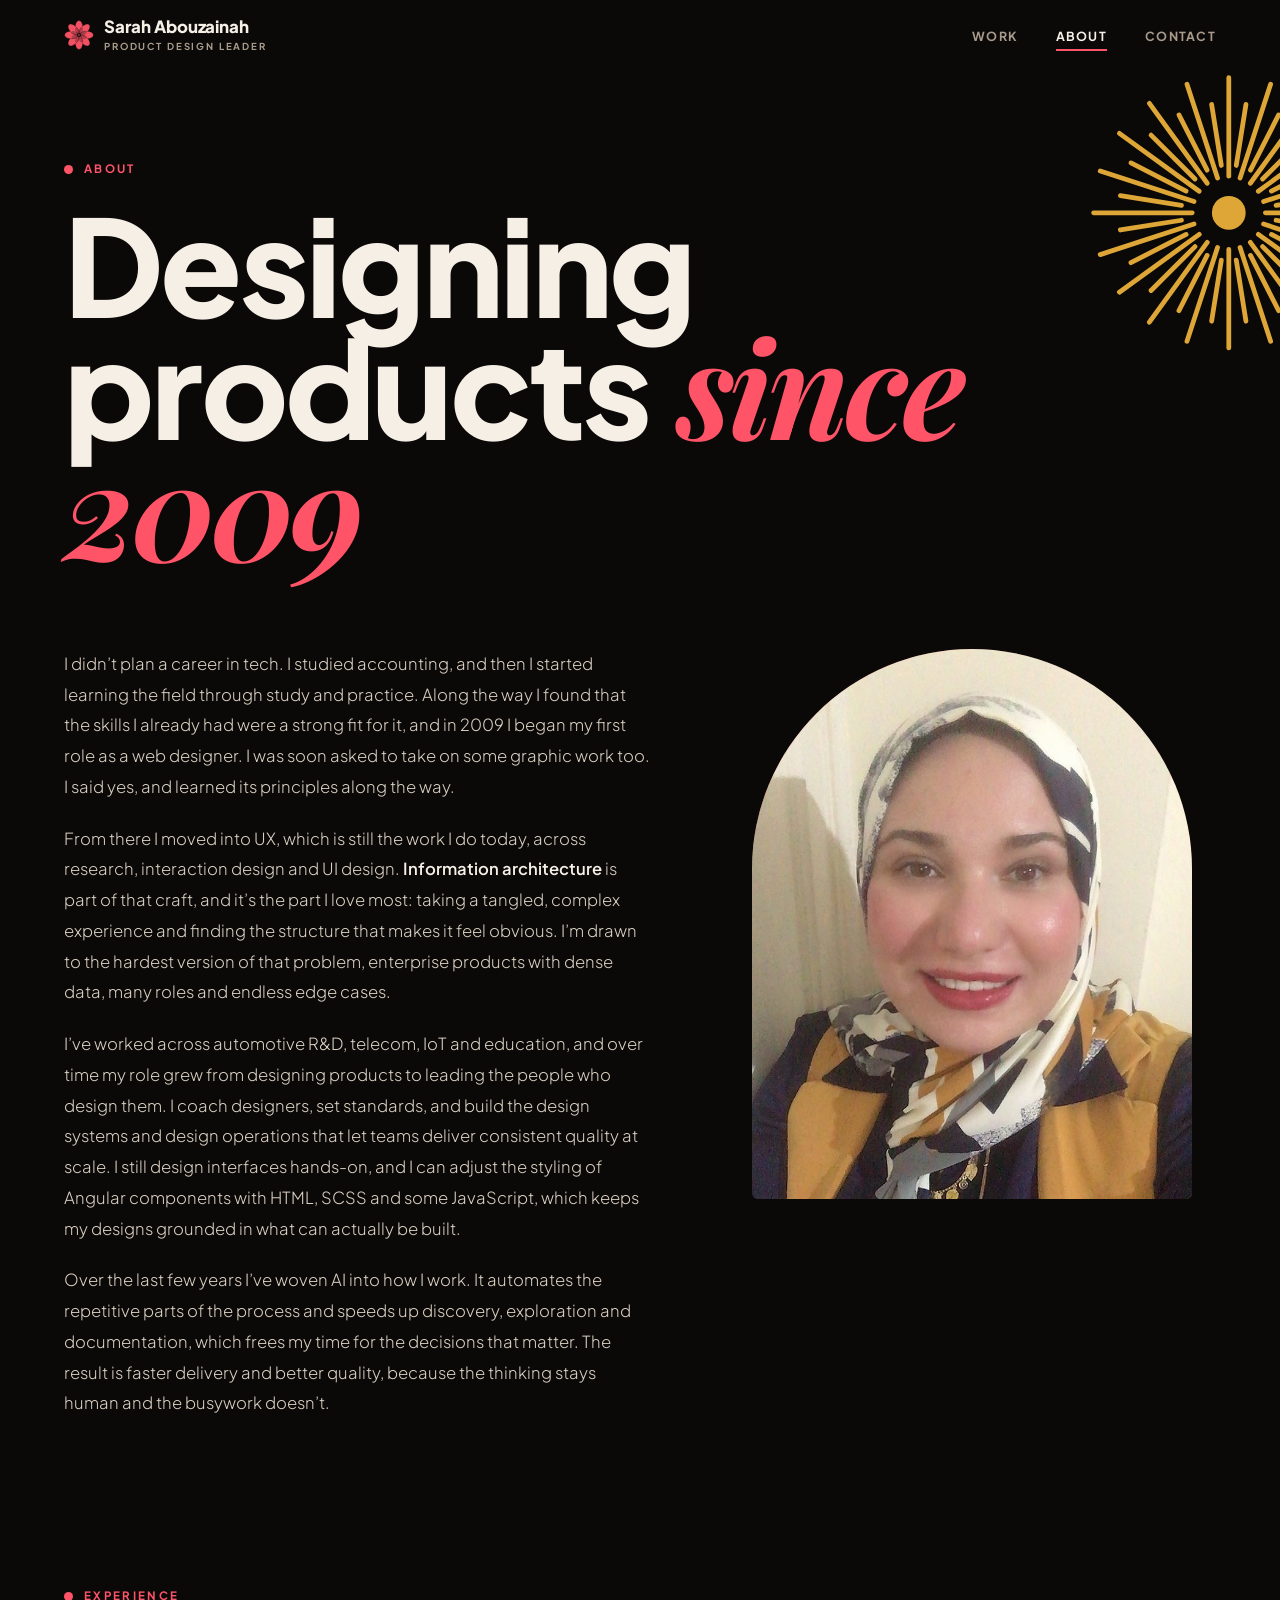
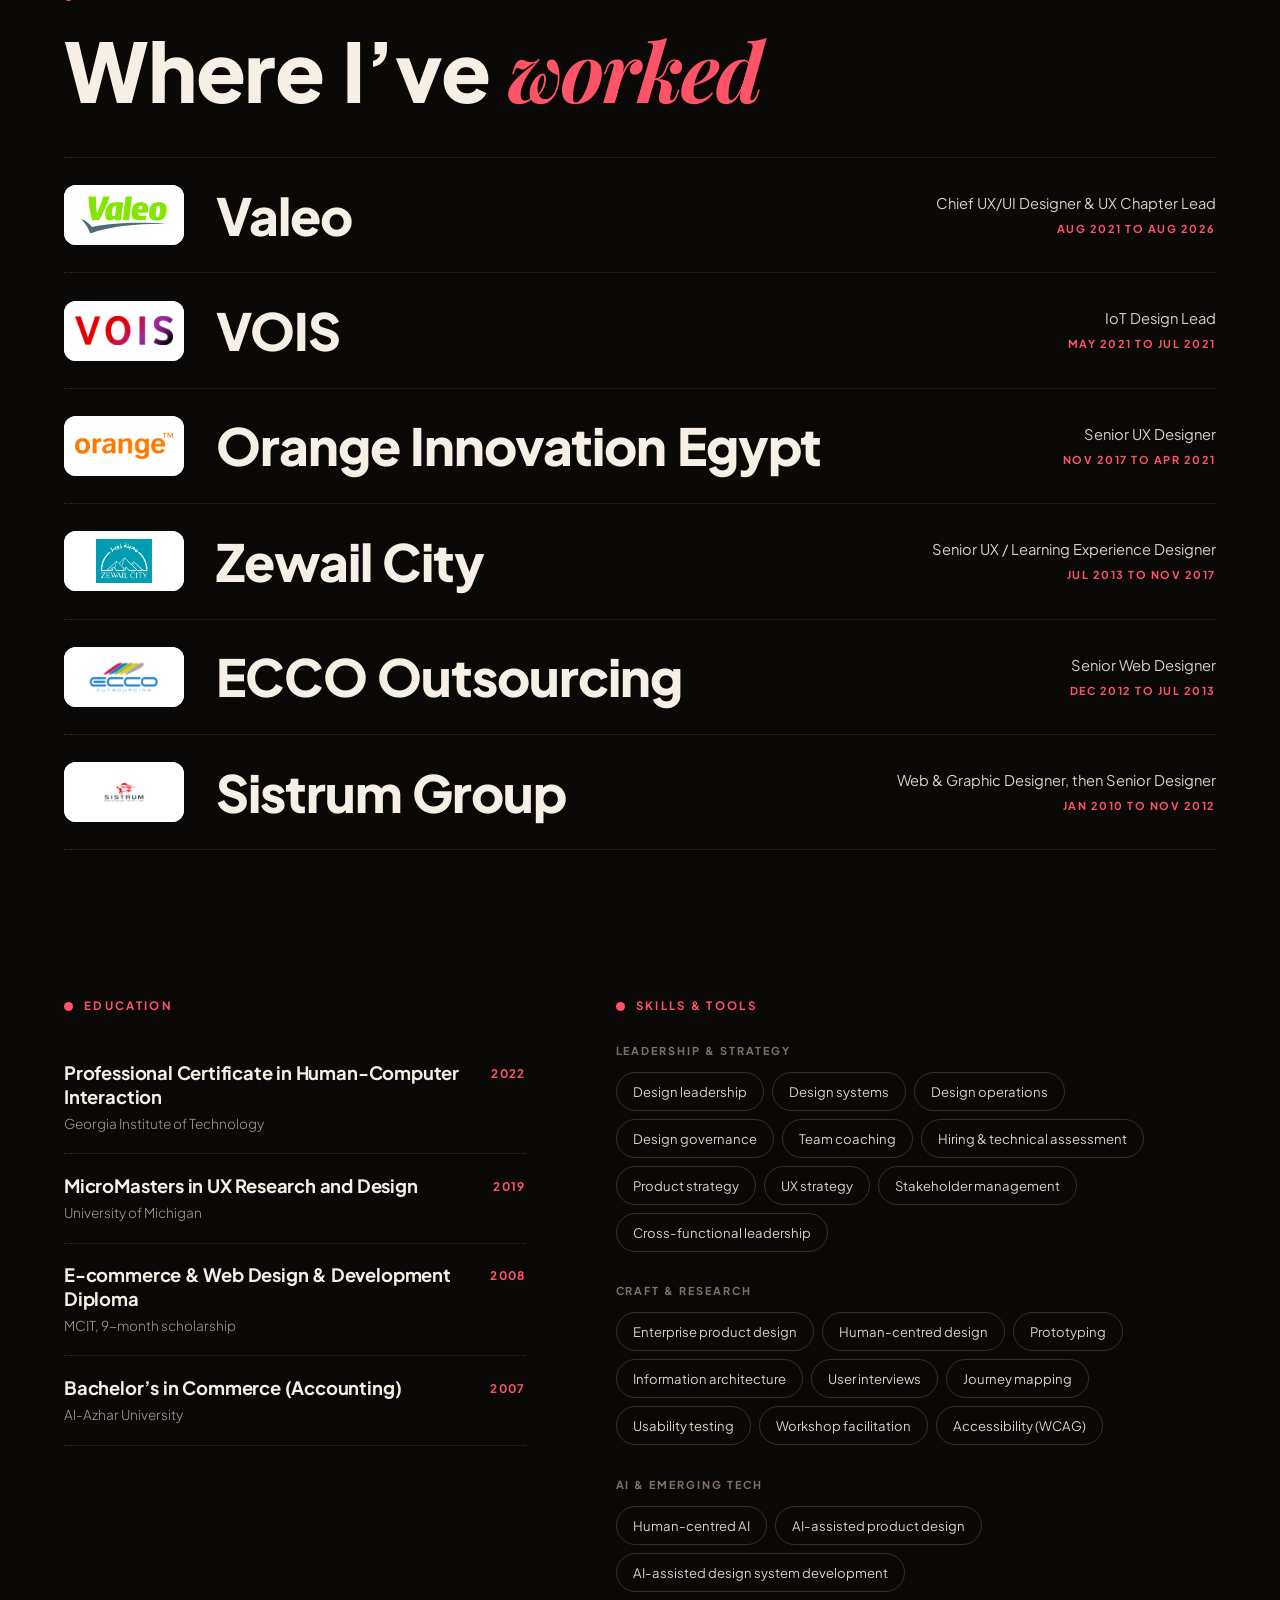
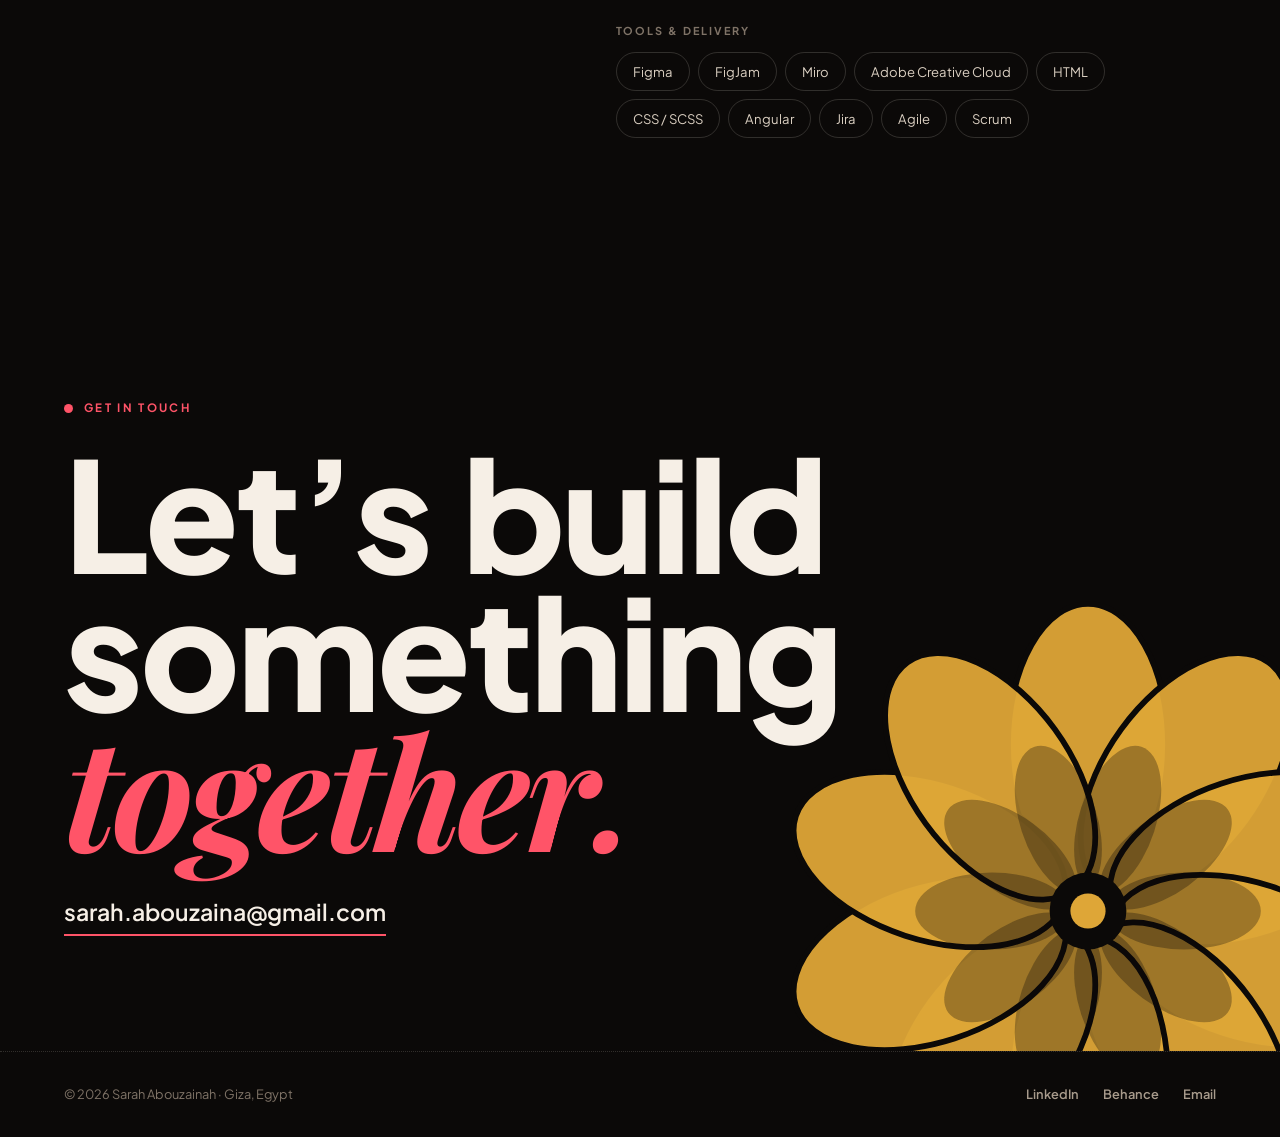
==== about.html @ b8d073d2 "Redesign portfolio as a multi-page dark site Home, work, about, contact and four case-study pages wi" ====
<!DOCTYPE html>
<html lang="en">
<head>
<meta charset="UTF-8">
<meta name="viewport" content="width=device-width, initial-scale=1.0">
<meta name="theme-color" content="#0B0908">
<meta name="keywords" content="Sarah Abouzainah, Product Design Leader, Product Design, Design Leadership, Head of Design, Design Director, UX Design, UI Design, Design Systems, B2B Products, Enterprise Software, Design Strategy, Stakeholder Management, User Research, Usability Testing, Design Thinking, Interaction Design, Information Architecture, Prototyping, Figma, Agile, DesignOps, Accessibility, Product Discovery, Automotive, Telecom, Egypt">
<meta name="description" content="Sarah Abouzainah is a Product Design Leader with 16+ years designing enterprise B2B products: experience, education and skills.">
<title>About | Sarah Abouzainah</title>
<script async src="https://www.googletagmanager.com/gtag/js?id=G-VXHC5RNFQE"></script>
<script>
  window.dataLayer = window.dataLayer || [];
  function gtag(){dataLayer.push(arguments);}
  gtag('js', new Date());
  gtag('config', 'G-VXHC5RNFQE');
</script>
<link rel="icon" type="image/svg+xml" href="data:image/svg+xml,%3Csvg xmlns='http://www.w3.org/2000/svg' viewBox='0 0 64 64'%3E%3Crect width='64' height='64' rx='14' fill='%231A0600'/%3E%3Cellipse cx='20' cy='22' rx='10' ry='9' fill='%23C41230' opacity='.9'/%3E%3Cellipse cx='44' cy='18' rx='7' ry='12' rx='7' fill='%23C8920A' opacity='.85'/%3E%3Ccircle cx='48' cy='44' r='8' fill='%233D5A41' opacity='.9'/%3E%3Ctext x='32' y='44' font-family='Georgia,serif' font-size='22' font-weight='900' fill='%23FFFDF8' text-anchor='middle' letter-spacing='-1'%3ESA%3C/text%3E%3C/svg%3E">
<link rel="preconnect" href="https://fonts.googleapis.com"><link rel="preconnect" href="https://fonts.gstatic.com" crossorigin><link href="https://fonts.googleapis.com/css2?family=Playfair+Display:ital,wght@0,700;1,700&family=Plus+Jakarta+Sans:wght@300;400;500;600;700;800&display=swap" rel="stylesheet">
<link rel="stylesheet" href="styles.css">
</head>
<body>
<header class="nav">
  <a class="brand" href="index.html" aria-label="Sarah Abouzainah, home"><span class="shape" data-shape="flower" data-n="8" data-style="solid"></span><span class="bw"><span class="nm">Sarah Abouzainah</span><span class="bt">Product Design Leader</span></span></a>
  <ul>
    <li><a href="work.html">Work</a></li>
    <li><a href="about.html" class="on" aria-current="page">About</a></li>
    <li><a href="contact.html">Contact</a></li>
  </ul>
</header>
<main>
<section class="page-top" style="padding-bottom:2rem">
  <span class="shape page-art" data-shape="burst" data-n="40" style="color:var(--red);opacity:.9;right:-7vw;top:4.5rem;width:min(22vw,300px)"></span>
  <div class="label rv">About</div>
  <h1 class="page-h1 rv rv1">Designing products <em>since 2009</em></h1>
</section>

<section class="sec" style="padding-top:3rem">
  <div class="about-grid">
    <div class="story">
      <p class="rv">I didn&rsquo;t plan a career in tech. I studied accounting, and then I started learning the field through study and practice. Along the way I found that the skills I already had were a strong fit for it, and in 2009 I began my first role as a web designer. I was soon asked to take on some graphic work too. I said yes, and learned its principles along the way.</p>
      <p class="rv">From there I moved into UX, which is still the work I do today, across research, interaction design and UI design. <strong>Information architecture</strong> is part of that craft, and it&rsquo;s the part I love most: taking a tangled, complex experience and finding the structure that makes it feel obvious. I&rsquo;m drawn to the hardest version of that problem, enterprise products with dense data, many roles and endless edge cases.</p>
      <p class="rv">I&rsquo;ve worked across automotive R&amp;D, telecom, IoT and education, and over time my role grew from designing products to leading the people who design them. I coach designers, set standards, and build the design systems and design operations that let teams deliver consistent quality at scale. I still design interfaces hands-on, and I can adjust the styling of Angular components with HTML, SCSS and some JavaScript, which keeps my designs grounded in what can actually be built.</p>
      <p class="rv">Over the last few years I&rsquo;ve woven AI into how I work. It automates the repetitive parts of the process and speeds up discovery, exploration and documentation, which frees my time for the decisions that matter. The result is faster delivery and better quality, because the thinking stays human and the busywork doesn&rsquo;t.</p>
    </div>
    <div class="arch rv rv1" role="img" aria-label="Portrait of Sarah Abouzainah"><span class="mono">SA</span><img src="portrait.jpg" alt="Sarah Abouzainah" onerror="this.remove()"></div>
  </div>
</section>

<section class="sec" style="padding-top:2rem">
  <div class="sec-head"><div><div class="label rv">Experience</div><h2 class="h2 rv rv1">Where I&rsquo;ve <em>worked</em></h2></div></div>
  <div class="rows" style="border-top:1px dotted var(--line)">
    <div class="xrow rv"><span class="xlogo"><span class="xmono">V</span><img src="logos/valeo.svg" alt="" onerror="this.remove()"></span><div class="xco">Valeo</div><div class="xmeta"><div class="xrole">Chief UX/UI Designer &amp; UX Chapter Lead</div><div class="xdate">Aug 2021 to Aug 2026</div></div></div>
    <div class="xrow rv"><span class="xlogo"><span class="xmono">V</span><img src="logos/vois.svg" alt="" onerror="this.remove()"></span><div class="xco">VOIS</div><div class="xmeta"><div class="xrole">IoT Design Lead</div><div class="xdate">May 2021 to Jul 2021</div></div></div>
    <div class="xrow rv"><span class="xlogo"><span class="xmono">O</span><img src="logos/orange-innovation-egypt.svg" alt="" onerror="this.remove()"></span><div class="xco">Orange Innovation Egypt</div><div class="xmeta"><div class="xrole">Senior UX Designer</div><div class="xdate">Nov 2017 to Apr 2021</div></div></div>
    <div class="xrow rv"><span class="xlogo"><span class="xmono">Z</span><img src="logos/zewail-city.svg" alt="" onerror="this.remove()"></span><div class="xco">Zewail City</div><div class="xmeta"><div class="xrole">Senior UX / Learning Experience Designer</div><div class="xdate">Jul 2013 to Nov 2017</div></div></div>
    <div class="xrow rv"><span class="xlogo"><span class="xmono">E</span><img src="logos/ecco.svg" alt="" onerror="this.remove()"></span><div class="xco">ECCO Outsourcing</div><div class="xmeta"><div class="xrole">Senior Web Designer</div><div class="xdate">Dec 2012 to Jul 2013</div></div></div>
    <div class="xrow rv"><span class="xlogo"><span class="xmono">S</span><img src="logos/sistrum.svg" alt="" onerror="this.remove()"></span><div class="xco">Sistrum Group</div><div class="xmeta"><div class="xrole">Web &amp; Graphic Designer, then Senior Designer</div><div class="xdate">Jan 2010 to Nov 2012</div></div></div>
  </div>
</section>

<section class="sec" style="padding-top:2rem">
  <div class="two">
    <div>
      <div class="label rv">Education</div>
      <div class="edr rv"><div><div class="edt">Professional Certificate in Human-Computer Interaction</div><div class="edi">Georgia Institute of Technology</div></div><div class="edy">2022</div></div>
      <div class="edr rv"><div><div class="edt">MicroMasters in UX Research and Design</div><div class="edi">University of Michigan</div></div><div class="edy">2019</div></div>
      <div class="edr rv"><div><div class="edt">E-commerce &amp; Web Design &amp; Development Diploma</div><div class="edi">MCIT, 9-month scholarship</div></div><div class="edy">2008</div></div>
      <div class="edr rv"><div><div class="edt">Bachelor&rsquo;s in Commerce (Accounting)</div><div class="edi">Al-Azhar University</div></div><div class="edy">2007</div></div>
    </div>
    <div>
      <div class="label rv">Skills &amp; tools</div>
      <div class="chipgroup rv"><h4>Leadership &amp; strategy</h4><div class="chips"><span class="chip">Design leadership</span><span class="chip">Design systems</span><span class="chip">Design operations</span><span class="chip">Design governance</span><span class="chip">Team coaching</span><span class="chip">Hiring &amp; technical assessment</span><span class="chip">Product strategy</span><span class="chip">UX strategy</span><span class="chip">Stakeholder management</span><span class="chip">Cross-functional leadership</span></div></div>
      <div class="chipgroup rv"><h4>Craft &amp; research</h4><div class="chips"><span class="chip">Enterprise product design</span><span class="chip">Human-centred design</span><span class="chip">Prototyping</span><span class="chip">Information architecture</span><span class="chip">User interviews</span><span class="chip">Journey mapping</span><span class="chip">Usability testing</span><span class="chip">Workshop facilitation</span><span class="chip">Accessibility (WCAG)</span></div></div>
      <div class="chipgroup rv"><h4>AI &amp; emerging tech</h4><div class="chips"><span class="chip">Human-centred AI</span><span class="chip">AI-assisted product design</span><span class="chip">AI-assisted design system development</span></div></div>
      <div class="chipgroup rv"><h4>Tools &amp; delivery</h4><div class="chips"><span class="chip">Figma</span><span class="chip">FigJam</span><span class="chip">Miro</span><span class="chip">Adobe Creative Cloud</span><span class="chip">HTML</span><span class="chip">CSS / SCSS</span><span class="chip">Angular</span><span class="chip">Jira</span><span class="chip">Agile</span><span class="chip">Scrum</span></div></div>
    </div>
  </div>
</section>

<section class="sec cta">
  <span class="shape art" data-shape="flower" data-n="10" data-style="solid"></span>
  <div class="label rv">Get in touch</div>
  <a class="mega rv rv1" href="contact.html">Let&rsquo;s build something <em>together.</em></a>
  <a class="mail rv rv2" href="mailto:sarah.abouzaina@gmail.com">sarah.abouzaina@gmail.com</a>
</section>
</main>
<footer class="foot">
  <span>© 2026 Sarah Abouzainah · Giza, Egypt</span>
  <nav aria-label="Elsewhere"><a href="https://linkedin.com/in/sarah-abouzainah/" target="_blank" rel="noopener">LinkedIn</a><a href="https://www.behance.net/SarahAbouzainah" target="_blank" rel="noopener">Behance</a><a href="mailto:sarah.abouzaina@gmail.com">Email</a></nav>
</footer>
<script src="site.js"></script>
</body>
</html>
---- styles.css ----
/* ───────── Sarah Abouzainah · dark editorial portfolio ───────── */
*,*::before,*::after{box-sizing:border-box;margin:0;padding:0}
html{scroll-behavior:smooth;-webkit-font-smoothing:antialiased;text-rendering:optimizeLegibility}
:root{
  --bg:#0B0908;--bg2:#141110;--bg3:#1D1815;--wh:#141110;
  --tx:#F6EFE6;--ck:#F6EFE6;--km:#DBD0C2;--kl:#A89B8C;--mut:#7F7367;
  --line:rgba(246,239,230,.16);
  --red:#F5B83D;--gold:#FF5468;--gold2:#FF8795;--sage:#A3AD4F; /* NOTE: --gold is now the primary (red), --red the secondary (yellow) */
  --cr:#F5B83D;--cg:#FF5468;--cg2:#FF8795;--cs:#A3AD4F;--csl:rgba(163,173,79,.1);
  --display:'Plus Jakarta Sans',system-ui,sans-serif;
  --serif:'Playfair Display',Georgia,serif;
  --body:'Plus Jakarta Sans',system-ui,sans-serif;
  --pad:clamp(1.25rem,5vw,4.5rem);
}
body{font-family:var(--body);background:var(--bg);color:var(--tx);overflow-x:hidden;line-height:1.6}
a{color:inherit}
img{max-width:100%}
:focus-visible{outline:2px solid var(--gold);outline-offset:3px;border-radius:4px}
::selection{background:var(--gold);color:#140E06}

/* reveal */
.rv{opacity:0;transform:translateY(26px);transition:opacity .9s ease,transform .9s cubic-bezier(.2,.7,.2,1)}
.rv.vis{opacity:1;transform:none}
html:not(.js) .rv{opacity:1;transform:none}
.rv1{transition-delay:.08s}.rv2{transition-delay:.16s}.rv3{transition-delay:.24s}

/* shapes */
.shape{display:block;line-height:0}
.shape svg{width:100%;height:100%;display:block;overflow:visible}

/* nav */
.nav{position:fixed;inset:0 0 auto 0;z-index:100;display:flex;justify-content:space-between;align-items:center;padding:1.1rem var(--pad);transition:background .3s,border-color .3s;border-bottom:1px solid transparent}
.nav.solid{background:rgba(11,9,8,.82);backdrop-filter:blur(14px);-webkit-backdrop-filter:blur(14px);border-bottom-color:var(--line)}
.brand{display:flex;align-items:center;gap:.65rem;font-family:var(--display);font-weight:800;font-size:1.05rem;letter-spacing:-0.010em;text-decoration:none;word-spacing:.05em}
.brand .shape{width:30px;height:30px;color:var(--gold);flex-shrink:0}
.bw{display:flex;flex-direction:column;line-height:1.1}
.bt{font-family:var(--body);font-size:.6rem;font-weight:700;letter-spacing:.18em;text-transform:uppercase;color:var(--kl);margin-top:.3rem}
.nav ul{display:flex;gap:clamp(1.1rem,3vw,2.6rem);list-style:none}
.nav ul a{position:relative;font-size:.78rem;font-weight:700;letter-spacing:.1em;text-transform:uppercase;text-decoration:none;color:var(--kl);padding:.35rem 0;transition:color .2s}
.nav ul a::after{content:'';position:absolute;left:0;right:0;bottom:-2px;height:2px;background:var(--gold);transform:scaleX(0);transform-origin:left;transition:transform .28s}
.nav ul a:hover,.nav ul a.on{color:var(--tx)}
.nav ul a:hover::after,.nav ul a.on::after{transform:scaleX(1)}

/* buttons + labels */
.btn{display:inline-flex;align-items:center;gap:.6rem;padding:.95rem 1.7rem;border-radius:100px;font-weight:700;font-size:.78rem;letter-spacing:.09em;text-transform:uppercase;text-decoration:none;background:var(--gold);color:#140E06;border:1.5px solid var(--gold);transition:transform .25s,background .25s,border-color .25s,color .25s}
.btn:hover{transform:translateY(-2px);background:var(--gold2);border-color:var(--gold2)}
.btn.ghost{background:rgba(11,9,8,.72);color:var(--tx);border-color:var(--line)}
.btn.ghost:hover{border-color:var(--tx);background:transparent}
.label{display:flex;align-items:center;gap:.7rem;font-size:.72rem;font-weight:700;letter-spacing:.2em;text-transform:uppercase;color:var(--gold);margin-bottom:1.6rem}
.label::before{content:'';width:9px;height:9px;border-radius:50%;background:var(--gold)}
.sec{padding:clamp(4.5rem,9vw,8.5rem) var(--pad);position:relative}
.dl{height:8px;background:radial-gradient(circle,var(--mut) 1.6px,transparent 2.2px) 0 50%/14px 8px repeat-x;opacity:.7}

/* hero */
.hero{position:relative;min-height:min(100svh,47rem);padding:8rem var(--pad) calc(3.5rem + 80px);display:flex;flex-direction:column;justify-content:flex-end;overflow:hidden}
.hero-art{position:absolute;right:-34vw;top:4rem;width:min(50vw,720px);aspect-ratio:1;z-index:0;pointer-events:none}
.hero-art .shape{position:absolute;inset:0}
.hero-art .f1{animation:spin 120s linear infinite;color:var(--gold)}
.hero-art .f2{inset:22%;animation:spin 70s linear infinite reverse;color:var(--red)}
.hero-art .f3{inset:-6%;color:var(--sage);animation:spin 200s linear infinite}
.dotfield{position:absolute;left:0;bottom:0;width:46%;height:42%;background:radial-gradient(circle,rgba(246,239,230,.22) 1.4px,transparent 2px) 0 0/22px 22px;-webkit-mask-image:linear-gradient(135deg,transparent 30%,#000);mask-image:linear-gradient(135deg,transparent 30%,#000);pointer-events:none;z-index:0}
@keyframes spin{to{transform:rotate(360deg)}}
.hero>*:not(.hero-art):not(.dotfield){position:relative;z-index:2}
.eyebrow{display:flex;flex-wrap:wrap;align-items:center;gap:.6rem 1.2rem;font-size:.78rem;font-weight:700;letter-spacing:.16em;text-transform:uppercase;color:var(--kl);margin-bottom:2rem}
.pill{display:inline-flex;align-items:center;gap:.55rem;padding:.4rem .95rem;border-radius:100px;border:1px solid var(--line);color:var(--tx);letter-spacing:.1em}
.pill i{width:8px;height:8px;border-radius:50%;background:var(--sage);box-shadow:0 0 0 4px rgba(163,173,79,.2);animation:pulse 2.4s ease-in-out infinite}
@keyframes pulse{50%{box-shadow:0 0 0 8px rgba(163,173,79,0)}}
.hero h1,.page-h1{font-family:var(--display);font-weight:800;line-height:.9;letter-spacing:-0.020em;word-spacing:.05em}
.hero h1{font-family:'Plus Jakarta Sans',system-ui,sans-serif;font-weight:800;font-size:clamp(3rem,7.6vw,8.6rem);line-height:1.12;letter-spacing:-0.03em;word-spacing:.02em}
.hero h1 em,.page-h1 em,.mega em{font-family:var(--serif);font-style:italic;font-weight:700;color:var(--gold);letter-spacing:-.03em}
.hero .actions{margin-top:2rem}
.hero-sub{max-width:68ch;margin-top:1.6rem;font-size:clamp(1rem,1.3vw,1.18rem);color:var(--km);font-weight:300;line-height:1.75}
.actions{display:flex;flex-wrap:wrap;gap:.8rem}

/* marquee */
.marquee{overflow:hidden;border-block:1px dotted var(--line);background:var(--bg)}
.mq-track{display:flex;width:max-content;animation:mq 46s linear infinite}
.mq-track span{display:flex;align-items:center;gap:2.6rem;padding:1.35rem 1.3rem;font-family:var(--display);font-weight:700;font-size:clamp(1.3rem,2.8vw,2.3rem);letter-spacing:-0.010em;white-space:nowrap;word-spacing:.05em}
.mq-track .shape{width:1.5em;height:1.5em;color:var(--gold)}
.mq-track span:nth-child(3n+2) .shape{color:var(--red)}
.mq-track span:nth-child(3n) .shape{color:var(--sage)}
@keyframes mq{to{transform:translateX(-50%)}}

/* work rows */
.sec-head{display:flex;align-items:flex-end;justify-content:space-between;flex-wrap:wrap;gap:1rem;margin-bottom:3rem}
.h2{font-family:var(--display);font-weight:800;font-size:clamp(2.4rem,6.4vw,6rem);line-height:.95;letter-spacing:-0.015em;word-spacing:.05em}
.h2 em{font-family:var(--serif);font-style:italic;font-weight:700;color:var(--gold);letter-spacing:-.03em}
.textlink{font-size:.78rem;font-weight:700;letter-spacing:.1em;text-transform:uppercase;text-decoration:none;color:var(--tx);border-bottom:2px solid var(--gold);padding-bottom:.25rem;transition:color .2s}
.textlink:hover{color:var(--gold)}
.rows{border-top:1px dotted var(--line)}
.row{--accent:var(--gold);display:grid;grid-template-columns:3.2rem minmax(0,1fr) auto;gap:clamp(1rem,3vw,3rem);align-items:center;padding:clamp(1.6rem,3vw,2.6rem) 0;border-bottom:1px dotted var(--line);text-decoration:none;transition:padding .4s cubic-bezier(.2,.7,.2,1)}
.row:hover{padding-left:1.3rem}
.row .n{font-family:var(--display);font-weight:700;font-size:.95rem;color:var(--mut)}
.row h3{font-family:var(--display);font-weight:800;font-size:clamp(2rem,5.2vw,4.9rem);letter-spacing:-0.020em;line-height:1;transition:color .25s;word-spacing:.05em}
.row:hover h3{color:var(--accent)}
.row p{color:var(--kl);max-width:50ch;margin-top:.9rem;font-weight:300}
.tags{display:flex;flex-wrap:wrap;gap:.45rem;margin-top:1.1rem}
.tag{font-size:.66rem;font-weight:700;letter-spacing:.1em;text-transform:uppercase;padding:.3rem .75rem;border-radius:100px;border:1px solid var(--line);color:var(--km)}
.tag.nda{border-color:var(--accent);color:var(--accent)}
.cover{position:relative;width:clamp(130px,19vw,290px);aspect-ratio:4/3;border-radius:22px;background:var(--bg3);display:grid;place-items:center;overflow:hidden}
.cover .shape{width:82%;aspect-ratio:1;color:var(--accent);transition:transform .9s cubic-bezier(.2,.7,.2,1)}
.row:hover .cover .shape{transform:rotate(60deg) scale(1.1)}
.go{position:absolute;right:.8rem;bottom:.8rem;width:2.4rem;height:2.4rem;border-radius:50%;background:var(--tx);color:var(--bg);display:grid;place-items:center;font-weight:800;opacity:0;transform:translate(8px,8px) scale(.7);transition:.35s}
.row:hover .go{opacity:1;transform:none}

/* stats */
.stats{display:grid;grid-template-columns:repeat(4,1fr);gap:1.5rem 0}
.stat{padding-left:1.5rem;border-left:2px dotted var(--line)}
.stat b{display:block;font-family:var(--display);font-weight:800;font-size:clamp(3rem,7.4vw,7rem);letter-spacing:-0.020em;line-height:1;word-spacing:.05em}
.stat:nth-child(1) b{color:var(--gold)}.stat:nth-child(2) b{color:var(--red)}.stat:nth-child(3) b{color:var(--sage)}.stat:nth-child(4) b{color:var(--tx)}
.stat>span{display:block;margin-top:.8rem;font-size:.86rem;color:var(--kl);max-width:20ch;line-height:1.5}

/* lede */
.lede{font-family:var(--display);font-weight:600;font-size:clamp(1.7rem,3.8vw,3.5rem);line-height:1.16;letter-spacing:-0.010em;word-spacing:.08em;max-width:26em}
.lede em{font-family:var(--serif);font-style:italic;font-weight:700;color:var(--gold);letter-spacing:-.02em}
.lede .m{color:var(--mut)}

/* cta */
.cta{overflow:hidden}
.cta .art{position:absolute;right:-10vw;bottom:-14vw;width:min(52vw,640px);aspect-ratio:1;color:var(--red);opacity:.9;pointer-events:none;animation:spin 140s linear infinite}
.mega{position:relative;z-index:1;display:block;font-family:var(--display);font-weight:800;font-size:clamp(3.4rem,12vw,12rem);line-height:.9;letter-spacing:-0.020em;text-decoration:none;transition:color .3s;word-spacing:.05em}
.mega:hover{color:var(--gold)}
.mail{position:relative;z-index:1;display:inline-block;margin-top:2.2rem;font-size:clamp(1rem,1.8vw,1.5rem);font-weight:600;border-bottom:2px solid var(--gold);padding-bottom:.2rem;text-decoration:none}
.mail:hover{color:var(--gold)}

/* footer */
.foot{display:flex;justify-content:space-between;align-items:center;flex-wrap:wrap;gap:1rem;padding:2rem var(--pad);border-top:1px dotted var(--line);font-size:.8rem;color:var(--mut);position:relative;z-index:2;background:var(--bg)}
.foot nav a{color:var(--kl);text-decoration:none;margin-left:1.5rem;font-weight:600}
.foot nav a:hover{color:var(--gold)}

/* inner pages */
.page-top{padding:10rem var(--pad) 3rem;position:relative;overflow:hidden}
.page-h1{font-size:clamp(3rem,10.5vw,10rem)}
.page-sub{max-width:52ch;margin-top:2rem;color:var(--km);font-weight:300;font-size:clamp(1rem,1.4vw,1.2rem);line-height:1.75}
.page-art{position:absolute;right:-6vw;top:6rem;width:min(30vw,400px);opacity:.85;aspect-ratio:1;pointer-events:none;color:var(--gold);animation:spin 150s linear infinite}

/* confidential + behance lists */
.list{border-top:1px dotted var(--line)}
.li{display:grid;grid-template-columns:minmax(0,1.1fr) minmax(0,1.6fr) auto;gap:1.5rem;align-items:baseline;padding:1.5rem 0;border-bottom:1px dotted var(--line);text-decoration:none;transition:padding .3s}
a.li:hover{padding-left:1rem}
a.li:hover .li-t{color:var(--gold)}
.li-t{font-family:var(--display);font-weight:700;font-size:clamp(1.25rem,2.2vw,1.8rem);letter-spacing:-0.010em;line-height:1.15;transition:color .2s;word-spacing:.05em}
.li-d{font-size:.9rem;color:var(--kl);font-weight:300;line-height:1.65}
.li-m{font-size:.72rem;font-weight:700;letter-spacing:.12em;text-transform:uppercase;color:var(--mut);white-space:nowrap}
.sub-h{font-family:var(--display);font-weight:800;font-size:clamp(1.8rem,3.6vw,3rem);letter-spacing:-0.015em;margin-bottom:1.6rem;word-spacing:.05em}

/* about */
.about-grid{display:grid;grid-template-columns:minmax(0,1.2fr) minmax(0,1fr);gap:clamp(2.5rem,6vw,6rem);align-items:start}
.story p{font-size:clamp(1rem,1.3vw,1.15rem);color:var(--km);font-weight:300;line-height:1.85;margin-bottom:1.3rem;max-width:56ch}
.story p strong{color:var(--tx);font-weight:600}
.arch{position:relative;width:100%;max-width:440px;justify-self:center;aspect-ratio:4/5;border-radius:999px 999px 28px 28px;overflow:hidden;background:radial-gradient(circle at 25% 20%,rgba(255,84,104,.9),transparent 55%),radial-gradient(circle at 80% 85%,rgba(245,184,61,.75),transparent 60%),#2A1D14;display:grid;place-items:center}
.arch .mono{font-family:var(--serif);font-style:italic;font-weight:700;font-size:clamp(5rem,11vw,9rem);color:rgba(11,9,8,.82);letter-spacing:-.04em}
.arch img{position:absolute;inset:0;width:100%;height:100%;object-fit:cover;object-position:center top}
.xrow{display:grid;grid-template-columns:3.6rem minmax(0,1fr) minmax(0,max-content);gap:1.5rem;align-items:center;padding:1.7rem 0;border-bottom:1px dotted var(--line);transition:padding .3s}
.xrow:hover{padding-left:1rem}
.xrow:hover .xco{color:var(--gold)}
.xn{font-family:var(--display);font-weight:700;font-size:.85rem;color:var(--mut)}
.xco{font-family:var(--display);font-weight:800;font-size:clamp(1.8rem,4vw,3.4rem);letter-spacing:-0.020em;line-height:1;transition:color .25s;word-spacing:.05em}
.xmeta{text-align:right;max-width:340px}
.xrole{font-size:.92rem;color:var(--km);line-height:1.45;margin-bottom:.35rem}
.xdate{font-size:.68rem;font-weight:700;letter-spacing:.14em;text-transform:uppercase;color:var(--gold)}
.two{display:grid;grid-template-columns:minmax(0,1fr) minmax(0,1.3fr);gap:clamp(2.5rem,7vw,7rem);align-items:start}
.edr{display:flex;justify-content:space-between;gap:1.5rem;padding:1.2rem 0;border-bottom:1px dotted var(--line)}
.edt{font-family:var(--display);font-weight:700;font-size:1.15rem;letter-spacing:-0.010em;line-height:1.3;margin-bottom:.25rem;word-spacing:.05em}
.edi{font-size:.85rem;color:var(--kl);font-weight:300}
.edy{font-size:.74rem;font-weight:700;letter-spacing:.12em;color:var(--gold);padding-top:.25rem}
.chipgroup{margin-bottom:1.9rem}
.chipgroup h4{font-size:.68rem;font-weight:700;letter-spacing:.18em;text-transform:uppercase;color:var(--mut);margin-bottom:.8rem}
.chips{display:flex;flex-wrap:wrap;gap:.5rem}
.chip{font-size:.82rem;padding:.5rem 1rem;border-radius:100px;border:1px solid var(--line);color:var(--km);transition:.2s}
.chip:hover{border-color:var(--gold);color:var(--gold)}

/* contact */
.contact-links{margin-top:3.5rem;border-top:1px dotted var(--line)}
.clink{display:flex;justify-content:space-between;align-items:center;gap:1rem;padding:1.6rem 0;border-bottom:1px dotted var(--line);text-decoration:none;transition:padding .3s}
.clink:hover{padding-left:1rem}
.clink:hover b{color:var(--gold)}
.clink small{font-size:.72rem;font-weight:700;letter-spacing:.16em;text-transform:uppercase;color:var(--mut)}
.clink b{font-family:var(--display);font-weight:800;font-size:clamp(1.4rem,3.4vw,2.8rem);letter-spacing:-0.015em;transition:color .2s;word-spacing:.05em}

/* responsive */
@media(max-width:900px){
  .about-grid,.two{grid-template-columns:1fr}
  .arch{max-width:340px;justify-self:start}
  .stats{grid-template-columns:repeat(2,1fr)}
  .li{grid-template-columns:1fr;gap:.4rem}
  .hero-art{right:-30vw;width:96vw;opacity:.8}
}
@media(max-width:640px){
  .row{grid-template-columns:2.2rem minmax(0,1fr)}
  .row .cover{grid-column:2;width:100%;max-width:340px}
  .xrow{grid-template-columns:2.2rem 1fr;row-gap:.5rem}
  .xmeta{grid-column:2;text-align:left;max-width:none}
  .nav .bw{display:none}
  .page-top{padding-top:8rem}
}
@media(prefers-reduced-motion:reduce){
  *,*::before,*::after{animation:none!important;transition:none!important}
  .rv{opacity:1;transform:none}
  html{scroll-behavior:auto}
}

/* company logo tiles */
.xlogo{position:relative;width:56px;height:56px;border-radius:14px;background:var(--cream,#F6EFE6);display:grid;place-items:center;overflow:hidden;flex-shrink:0}
.xmono{font-family:var(--display);font-weight:800;font-size:1.25rem;color:#1a1410;letter-spacing:-0.015em;word-spacing:.05em}
.xlogo img{position:absolute;inset:0;width:100%;height:100%;object-fit:contain;padding:9px;background:#F6EFE6}
@media(max-width:640px){.xrow{grid-template-columns:3.6rem 1fr}.xmeta{grid-column:2}}

/* ═══ CASE STUDIES ═══ */

.cs-hero{background:#050403;color:#fff;padding:5rem 5rem 4rem}
.cs-dot{font-size:.72rem;font-weight:700;letter-spacing:.1em;text-transform:uppercase;color:var(--cg2);margin-bottom:1.5rem;display:flex;align-items:center;gap:.5rem}
.cs-hero h1{font-family:var(--display);font-size:clamp(3rem,6vw,6rem);font-weight:900;line-height:.95;color:#fff;margin-bottom:1.5rem}
.cs-hero h1 em{color:var(--cg2);font-style:italic}
.cs-hero-sub{font-size:1rem;color:rgba(255,255,255,.62);line-height:1.85;max-width:640px;margin-bottom:2rem;font-weight:300}
.cs-tags{display:flex;flex-wrap:wrap;gap:.5rem}
.cs-tag{font-size:.65rem;font-weight:700;letter-spacing:.06em;text-transform:uppercase;padding:.28rem .8rem;border-radius:100px;border:1px solid rgba(255,255,255,.22);color:rgba(255,255,255,.7)}
.cs-meta{display:grid;grid-template-columns:repeat(5,1fr);background:var(--wh);border-bottom:1px solid rgba(255,84,104,.1)}
.cs-mi{padding:1.5rem 2rem;border-right:1px solid rgba(255,84,104,.1)}
.cs-mi:last-child{border-right:none}
.cs-ml{font-size:.58rem;font-weight:700;letter-spacing:.14em;text-transform:uppercase;color:var(--kl);margin-bottom:.35rem}
.cs-mv{font-size:.82rem;font-weight:600;color:var(--ck)}
.cs-body{max-width:920px;margin:0 auto;padding:5rem 4rem}
.cs-sec{margin-bottom:5rem}
.cs-sn{font-size:.65rem;font-weight:700;letter-spacing:.18em;text-transform:uppercase;color:var(--cg);display:flex;align-items:center;gap:8px;margin-bottom:1.5rem}
.cs-sn::before{content:'';width:22px;height:2px;background:var(--cg)}
.cs-sec h2{font-family:var(--display);font-size:clamp(1.8rem,3vw,2.5rem);font-weight:700;color:var(--ck);margin-bottom:1.25rem;line-height:1.15}
.cs-sec p{font-size:.9rem;color:var(--km);line-height:1.9;font-weight:300;margin-bottom:1rem}
.cs-pain{display:grid;grid-template-columns:repeat(3,1fr);gap:1.25rem;margin-top:2rem}
.cs-pain-item{background:var(--bg2);padding:1.5rem;border-radius:12px;border-left:3px solid var(--cr)}
.cs-pain-item h4{font-size:.82rem;font-weight:700;color:var(--ck);margin-bottom:.45rem}
.cs-pain-item p{font-size:.75rem;color:var(--km);line-height:1.7;margin:0}
.cs-hmw{background:#050403;padding:2rem 2.5rem;border-radius:14px;margin-top:2.5rem}
.cs-hmw p{font-family:var(--display);font-size:1rem;font-style:italic;color:#fff;line-height:1.75;margin:0}
.cs-stats{display:grid;grid-template-columns:repeat(4,1fr);gap:2px;background:rgba(255,84,104,.1);border:2px solid rgba(255,84,104,.1);margin-bottom:2.5rem;border-radius:6px;overflow:hidden}
.cs-stat{background:var(--wh);padding:1.75rem 1.25rem;text-align:center}
.cs-stat-n{font-family:var(--display);font-size:2.6rem;font-weight:900;color:var(--cr);line-height:1;display:block;margin-bottom:.3rem}
.cs-stat-l{font-size:.66rem;color:var(--kl);line-height:1.5;font-weight:500}
.cs-insight{display:grid;grid-template-columns:repeat(3,1fr);gap:1.25rem;margin-top:1.5rem}
.cs-insight-item{background:var(--wh);padding:1.5rem;border-radius:12px;border:1px solid rgba(255,84,104,.14)}
.cs-icon{font-size:1.4rem;display:block;margin-bottom:.65rem}
.cs-insight-item h4{font-size:.82rem;font-weight:700;color:var(--ck);margin-bottom:.4rem}
.cs-insight-item p{font-size:.75rem;color:var(--km);line-height:1.7;margin:0}
.cs-process{display:flex;overflow:hidden;border-radius:12px;border:1px solid rgba(255,84,104,.14);margin:2rem 0}
.cs-step{flex:1;padding:1.25rem 1rem;background:var(--wh);text-align:center;border-right:1px solid rgba(255,84,104,.14);position:relative}
.cs-step:last-child{border-right:none}
.cs-step::before{content:'';position:absolute;top:0;left:0;right:0;height:3px;background:var(--cg)}
.cs-step-icon{font-size:1.2rem;display:block;margin-bottom:.45rem}
.cs-step-t{font-size:.68rem;font-weight:700;letter-spacing:.06em;text-transform:uppercase;color:var(--ck);margin-bottom:.2rem}
.cs-step-s{font-size:.62rem;color:var(--kl);line-height:1.4}
.cs-flow-lbl{font-size:.72rem;font-weight:700;letter-spacing:.08em;text-transform:uppercase;color:var(--cs);margin-top:2.5rem;margin-bottom:1rem;display:flex;align-items:center;gap:8px}
.cs-flow-lbl::before{content:'';width:16px;height:2px;background:var(--cs)}
.cs-img-row{display:grid;grid-template-columns:1fr 1fr;gap:1rem;margin-bottom:1rem}
.cs-img-single{margin-bottom:1rem}
.cs-img-row img,.cs-img-single img{width:100%;border-radius:10px;border:1px solid rgba(255,84,104,.1);display:block}
.cs-caption{font-size:.72rem;color:var(--kl);line-height:1.6;margin-top:.75rem;font-style:italic}
.cs-decision{display:grid;grid-template-columns:1fr 1fr;gap:1.25rem;margin-bottom:1.5rem}
.cs-before,.cs-after{padding:1.5rem;border-radius:12px}
.cs-before{background:rgba(246,239,230,.03);border-left:3px solid rgba(246,239,230,.14)}
.cs-after{background:rgba(61,90,65,.05);border-left:3px solid var(--cs)}
.cs-dlbl{font-size:.58rem;font-weight:700;letter-spacing:.14em;text-transform:uppercase;margin-bottom:.5rem}
.cs-before .cs-dlbl{color:var(--kl)}
.cs-after .cs-dlbl{color:var(--cs)}
.cs-before h4,.cs-after h4{font-size:.85rem;font-weight:700;color:var(--ck);margin-bottom:.4rem}
.cs-before p,.cs-after p{font-size:.78rem;color:var(--km);line-height:1.7;margin:0}
.cs-outcomes{display:grid;grid-template-columns:repeat(4,1fr);gap:1.25rem;margin-top:1.5rem}
.cs-outcome{background:var(--wh);padding:1.75rem 1.25rem;border-radius:12px;border:1px solid rgba(255,84,104,.14);text-align:center}
.cs-outcome-n{font-family:var(--display);font-size:2.4rem;font-weight:900;color:var(--cr);line-height:1;display:block;margin-bottom:.4rem}
.cs-outcome-t{font-size:.72rem;font-weight:700;color:var(--ck);margin-bottom:.25rem}
.cs-outcome-s{font-size:.65rem;color:var(--kl);line-height:1.4}
.cs-learning{display:flex;gap:1.5rem;padding:1.5rem 0;border-bottom:1px solid rgba(255,84,104,.1);align-items:flex-start}
.cs-learning:last-child{border-bottom:none}
.cs-ln{font-family:var(--display);font-size:2rem;font-weight:900;color:rgba(255,84,104,.18);flex-shrink:0;line-height:1;min-width:2.5rem}
.cs-lb h4{font-size:.9rem;font-weight:700;color:var(--ck);margin-bottom:.4rem}
.cs-lb p{font-size:.82rem;color:var(--km);line-height:1.85;margin:0;font-weight:300}
.cs-footer{background:#050403;padding:3rem 5rem;display:flex;align-items:center;justify-content:space-between;flex-wrap:wrap;gap:1rem}
.cs-footer p{font-size:.72rem;color:rgba(255,255,255,.38);letter-spacing:.04em}
.cs-behance{display:inline-flex;align-items:center;gap:.5rem;background:rgba(255,255,255,.1);border:1px solid rgba(255,255,255,.2);color:#fff;font-size:.72rem;font-weight:700;letter-spacing:.08em;text-transform:uppercase;padding:.65rem 1.4rem;border-radius:100px;text-decoration:none;transition:all .2s}
.cs-behance:hover{background:rgba(255,255,255,.18);transform:translateY(-2px)}
.cs-cover-wrap{width:100%;overflow:hidden;background:#050403;line-height:0}
.cs-cover{width:100%;display:block;max-height:72vh;object-fit:cover;object-position:center top}
.cs-steps{display:flex;flex-direction:column;position:relative;margin:2rem 0}
.cs-steps::before{content:'';position:absolute;left:15px;top:8px;bottom:8px;width:2px;background:linear-gradient(to bottom,var(--cr),var(--cg),var(--cs))}
.cs-step{display:flex;gap:1.5rem;padding-bottom:2rem}
.cs-step:last-child{padding-bottom:0}
.cs-step-dot{width:32px;height:32px;border-radius:50%;display:flex;align-items:center;justify-content:center;font-family:var(--display);font-size:.85rem;font-weight:900;color:#fff;flex-shrink:0;position:relative;z-index:1;border:3px solid var(--wh)}
.cs-step-dot.r{background:var(--cr)}
.cs-step-dot.g{background:var(--cg)}
.cs-step-dot.s{background:var(--cs)}
.cs-step-body{padding-top:.2rem}
.cs-step-title{font-family:var(--display);font-size:1rem;font-weight:700;color:var(--ck);margin-bottom:.5rem}
.cs-step-desc{font-size:.82rem;color:var(--km);line-height:1.85}
.cs-findings{display:grid;grid-template-columns:repeat(3,1fr);gap:1.25rem;margin:1.75rem 0}
.cs-finding{border:1px solid rgba(255,84,104,.14);border-radius:12px;padding:1.4rem;border-top:3px solid var(--cr)}
.cs-finding.g{border-top-color:var(--cg)}
.cs-finding.s{border-top-color:var(--cs)}
.cs-finding-icon{font-size:1.3rem;display:block;margin-bottom:.6rem}
.cs-finding-title{font-family:var(--display);font-size:.88rem;font-weight:700;color:var(--ck);margin-bottom:.4rem}
.cs-finding-desc{font-size:.75rem;color:var(--km);line-height:1.7}
.cs-releases{display:grid;grid-template-columns:repeat(3,1fr);gap:1px;background:rgba(255,84,104,.1);border:1px solid rgba(255,84,104,.1);border-radius:12px;overflow:hidden;margin:2rem 0}
.cs-release{background:var(--wh);padding:1.75rem 1.5rem;position:relative;overflow:hidden}
.cs-release::before{content:'';position:absolute;top:0;left:0;right:0;height:4px}
.cs-release.r1::before{background:var(--cr)}
.cs-release.r2::before{background:var(--cg)}
.cs-release.r3::before{background:var(--cs)}
.cs-release-n{font-family:var(--display);font-size:4rem;font-weight:900;color:rgba(246,239,230,.04);line-height:1}
.cs-release-badge{font-size:.58rem;font-weight:700;letter-spacing:.12em;text-transform:uppercase;margin-bottom:.5rem;display:block}
.cs-release.r1 .cs-release-badge{color:var(--cr)}
.cs-release.r2 .cs-release-badge{color:var(--cg)}
.cs-release.r3 .cs-release-badge{color:var(--cs)}
.cs-release-title{font-family:var(--display);font-size:.95rem;font-weight:700;color:var(--ck);margin-bottom:.75rem;line-height:1.25}
.cs-release-list{display:flex;flex-direction:column;gap:.35rem}
.cs-release-item{font-size:.75rem;color:var(--km);line-height:1.5;display:flex;gap:.5rem}
.cs-release-item::before{content:'▪';color:var(--cg);flex-shrink:0}
.cs-decisions{display:grid;grid-template-columns:1fr 1fr;gap:1.25rem;margin:1.75rem 0}
.cs-decision{border:1px solid rgba(255,84,104,.14);border-radius:12px;padding:1.5rem;background:var(--wh)}
.cs-decision-label{font-size:.58rem;font-weight:700;letter-spacing:.14em;text-transform:uppercase;color:var(--cg);margin-bottom:.5rem}
.cs-decision-title{font-family:var(--display);font-size:.95rem;font-weight:700;color:var(--ck);margin-bottom:.5rem}
.cs-decision-desc{font-size:.78rem;color:var(--km);line-height:1.75}
.cs-img-ph{width:100%;border-radius:10px;border:1px solid rgba(255,84,104,.12);background:var(--bg2);display:flex;align-items:center;justify-content:center;flex-direction:column;gap:.6rem;color:var(--kl);font-size:.7rem;font-weight:600;letter-spacing:.06em;text-transform:uppercase;margin:1.5rem 0}
.cs-img-ph.h300{height:300px}
.cs-img-ph.h220{height:220px}
.cs-img-ph-icon{font-size:1.8rem;opacity:.25}
.cs-img-ph span{opacity:.35}
@media(max-width:1060px){.cs-hero{padding:3rem 2rem}.cs-body{padding:3rem 2rem}.cs-meta{grid-template-columns:repeat(3,1fr)}.cs-outcomes{grid-template-columns:1fr 1fr}.cs-pain{grid-template-columns:1fr}.cs-insight{grid-template-columns:1fr}.cs-process{flex-wrap:wrap}}
@media(max-width:640px){.cs-img-row{grid-template-columns:1fr}.cs-decision{grid-template-columns:1fr}}
.cs-next{display:flex;justify-content:space-between;align-items:stretch;gap:1rem;flex-wrap:wrap;padding:3rem 5rem;background:var(--bg2);border-top:1px solid rgba(255,84,104,.18)}
.cs-nx-all{align-self:center;font-size:.72rem;font-weight:700;letter-spacing:.1em;text-transform:uppercase;color:var(--kl);text-decoration:none}
.cs-nx-all:hover{color:var(--cr)}
.cs-nx-n{display:block;text-align:right;text-decoration:none;color:var(--ck)}
.cs-nx-n span{display:block;font-size:.62rem;font-weight:700;letter-spacing:.14em;text-transform:uppercase;color:var(--cg);margin-bottom:.35rem}
.cs-nx-n strong{font-family:var(--display);font-size:clamp(1.3rem,2.4vw,2rem);font-weight:700;transition:color .2s}
.cs-nx-n:hover strong{color:var(--cr)}
@media(max-width:640px){.cs-next{padding:2.5rem 1.5rem}.cs-nx-n{text-align:left}}

/* ── GISACC alignment fixes ── */
.cs-steps .cs-step{text-align:left;background:transparent;border:0;padding:0 0 2rem;flex:none}
.cs-steps .cs-step:last-child{padding-bottom:0}
.cs-steps .cs-step::before{display:none}
.cs-decisions .cs-decision{display:block}
.cs-decision-label{display:block;margin-bottom:.6rem}
.cs-decision-title{display:block}
/* ── case study layout v3: sticky contents + wide column ── */
.cs-hero{padding-left:var(--pad);padding-right:var(--pad)}
.cs-body{max-width:1500px;margin:0 auto;padding:5rem var(--pad) 3rem;display:grid;grid-template-columns:230px minmax(0,1fr);gap:clamp(2.5rem,5vw,5.5rem);align-items:start}
.cs-main{min-width:0}
.cs-main .cs-sec{scroll-margin-top:6.5rem;margin-bottom:6.5rem}
.cs-main .cs-sec p{max-width:68ch;font-size:1.02rem;line-height:1.85}
.cs-main .cs-sec h2{max-width:20em;font-size:clamp(2rem,3.8vw,3.4rem);line-height:1.05}
.cs-main .cs-img-row,.cs-main .cs-img-single,.cs-main .cs-stats,.cs-main .cs-outcomes,.cs-main .cs-process{max-width:none}
.cs-main img{cursor:zoom-in;border-radius:14px}
.cs-img-row{gap:1.25rem}
.cs-toc{position:sticky;top:6.2rem;align-self:start}
.toc-h{display:flex;justify-content:space-between;font-size:.68rem;font-weight:700;letter-spacing:.18em;text-transform:uppercase;color:var(--mut);margin-bottom:.9rem}
.toc-h b{color:var(--gold);font-weight:700}
.toc-bar{height:2px;background:var(--line);margin-bottom:1.1rem;position:relative}
.toc-bar i{position:absolute;left:0;top:0;bottom:0;width:var(--p,0%);background:var(--gold);transition:width .15s linear}
.cs-toc ol{list-style:none;display:grid;gap:.15rem}
.cs-toc a{display:flex;gap:.8rem;align-items:baseline;padding:.6rem .85rem;border-radius:10px;text-decoration:none;font-size:.88rem;line-height:1.35;color:var(--kl);transition:background .2s,color .2s}
.cs-toc a span{font-family:var(--display);font-weight:700;font-size:.72rem;color:var(--mut)}
.cs-toc a:hover{color:var(--tx)}
.cs-toc a.on{background:rgba(255,84,104,.12);color:var(--gold)}
.cs-toc a.on span{color:var(--gold)}
.read-bar{position:fixed;top:0;left:0;right:0;height:3px;z-index:200;background:transparent}
.read-bar i{display:block;height:100%;width:var(--p,0%);background:linear-gradient(90deg,var(--gold),var(--red))}
.lb{position:fixed;inset:0;z-index:500;background:rgba(5,4,3,.95);display:grid;place-items:center;padding:2rem;cursor:zoom-out}
.lb img{max-width:100%;max-height:100%;border-radius:12px;cursor:zoom-out}
.cs-more{padding:5rem var(--pad);background:var(--bg2);border-top:1px dotted var(--line)}
.mgrid{display:grid;grid-template-columns:repeat(2,minmax(0,1fr));gap:1.5rem;margin:1.5rem 0 2rem}
.mcard{--accent:var(--gold);display:grid;grid-template-columns:minmax(120px,38%) 1fr;gap:1.6rem;align-items:center;padding:1.2rem;border:1px solid var(--line);border-radius:24px;text-decoration:none;transition:border-color .25s,transform .25s}
.mcard:hover{border-color:var(--accent);transform:translateY(-3px)}
.mcard .cover{width:100%}
.mcard small{display:block;font-size:.66rem;font-weight:700;letter-spacing:.14em;text-transform:uppercase;color:var(--accent);margin-bottom:.6rem}
.mcard h3{font-family:var(--display);font-weight:800;font-size:clamp(1.4rem,2.2vw,2rem);letter-spacing:-0.015em;line-height:1.05;margin-bottom:.6rem;word-spacing:.05em}
.mcard p{font-size:.86rem;color:var(--kl);font-weight:300;line-height:1.6;margin-bottom:.9rem}
.mcard .textlink{font-size:.7rem}
@media(max-width:1000px){
  .cs-body{display:block;padding-top:0}
  .cs-toc{top:4.4rem;z-index:60;margin:0 calc(var(--pad)*-1) 2.5rem;padding:.7rem var(--pad) .8rem;background:rgba(11,9,8,.92);-webkit-backdrop-filter:blur(12px);backdrop-filter:blur(12px);border-bottom:1px solid var(--line)}
  .toc-h{display:none}
  .toc-bar{margin-bottom:.6rem}
  .cs-toc ol{display:flex;gap:.4rem;overflow-x:auto;scrollbar-width:none}
  .cs-toc ol::-webkit-scrollbar{display:none}
  .cs-toc a{white-space:nowrap;border:1px solid var(--line);border-radius:100px;padding:.4rem .9rem;font-size:.8rem}
  .mgrid{grid-template-columns:1fr}
  .cs-main .cs-sec{scroll-margin-top:10rem}
}
@media(max-width:560px){.mcard{grid-template-columns:1fr}.mcard .cover{max-width:260px}}

/* ── case study dark adjustments ── */
.cs-hero{padding-top:9rem}
.cs-hero h1{font-weight:800;letter-spacing:-.05em;line-height:.92}
.cs-hero h1 em,.cs-hmw p{font-family:var(--serif)}
.cs-hmw{border:1px solid rgba(255,84,104,.3)}
.cs-sec h2{font-weight:800;letter-spacing:-.04em}
.cs-footer a[style]{color:inherit}
.cs-next{display:flex;justify-content:space-between;align-items:center;gap:1.5rem;flex-wrap:wrap;padding:4rem var(--pad);background:var(--bg2);border-top:1px dotted var(--line)}
.cs-nx-all{font-size:.76rem;font-weight:700;letter-spacing:.1em;text-transform:uppercase;color:var(--kl);text-decoration:none}
.cs-nx-all:hover{color:var(--gold)}
.cs-nx-n{display:block;text-align:right;text-decoration:none;color:var(--tx)}
.cs-nx-n span{display:block;font-size:.66rem;font-weight:700;letter-spacing:.16em;text-transform:uppercase;color:var(--gold);margin-bottom:.4rem}
.cs-nx-n strong{font-family:var(--display);font-weight:800;font-size:clamp(1.6rem,3.6vw,3.2rem);letter-spacing:-0.015em;transition:color .2s;word-spacing:.05em}
.cs-nx-n:hover strong{color:var(--gold)}
@media(max-width:640px){.cs-nx-n{text-align:left}.cs-hero{padding-top:7rem}}
@media(max-width:760px){.cs-stats,.cs-outcomes,.cs-meta{grid-template-columns:repeat(2,1fr)}.cs-pain,.cs-insight,.cs-img-row,.cs-decision,.cs-findings{grid-template-columns:1fr}.cs-process{flex-direction:column}.cs-step{border-right:none;border-bottom:1px solid rgba(200,146,10,.14)}.cs-body{padding:3rem var(--pad)}.cs-hero,.cs-footer{padding-left:var(--pad)!important;padding-right:var(--pad)!important}.cs-mi{padding:1.2rem var(--pad)}}

/* company logo tiles: wide, white, logo fitted */
.xrow{grid-template-columns:8rem minmax(0,1fr) minmax(0,max-content)}
.xlogo{width:7.5rem;height:3.75rem;border-radius:12px;background:#fff}
.xlogo img{padding:.5rem .7rem;background:#fff;box-sizing:border-box}
.xmono{display:none}
@media(max-width:1000px){.xrow{grid-template-columns:5.6rem 1fr}.xlogo{width:5.2rem;height:2.9rem}.xlogo img{padding:.35rem .5rem}}

/* design-process steps: stacked, left-aligned cards */
.cs-process{display:grid;grid-template-columns:repeat(auto-fit,minmax(190px,1fr));flex-direction:initial;gap:1px;background:rgba(255,84,104,.16);overflow:hidden}
.cs-process .cs-step{display:block;flex:none;text-align:left;padding:1.5rem 1.3rem 1.6rem;border:0;background:var(--wh)}
.cs-process .cs-step-icon{font-size:1.5rem;margin-bottom:.9rem}
.cs-process .cs-step-t{font-size:.8rem;margin-bottom:.45rem}
.cs-process .cs-step-s{font-size:.82rem;line-height:1.55}
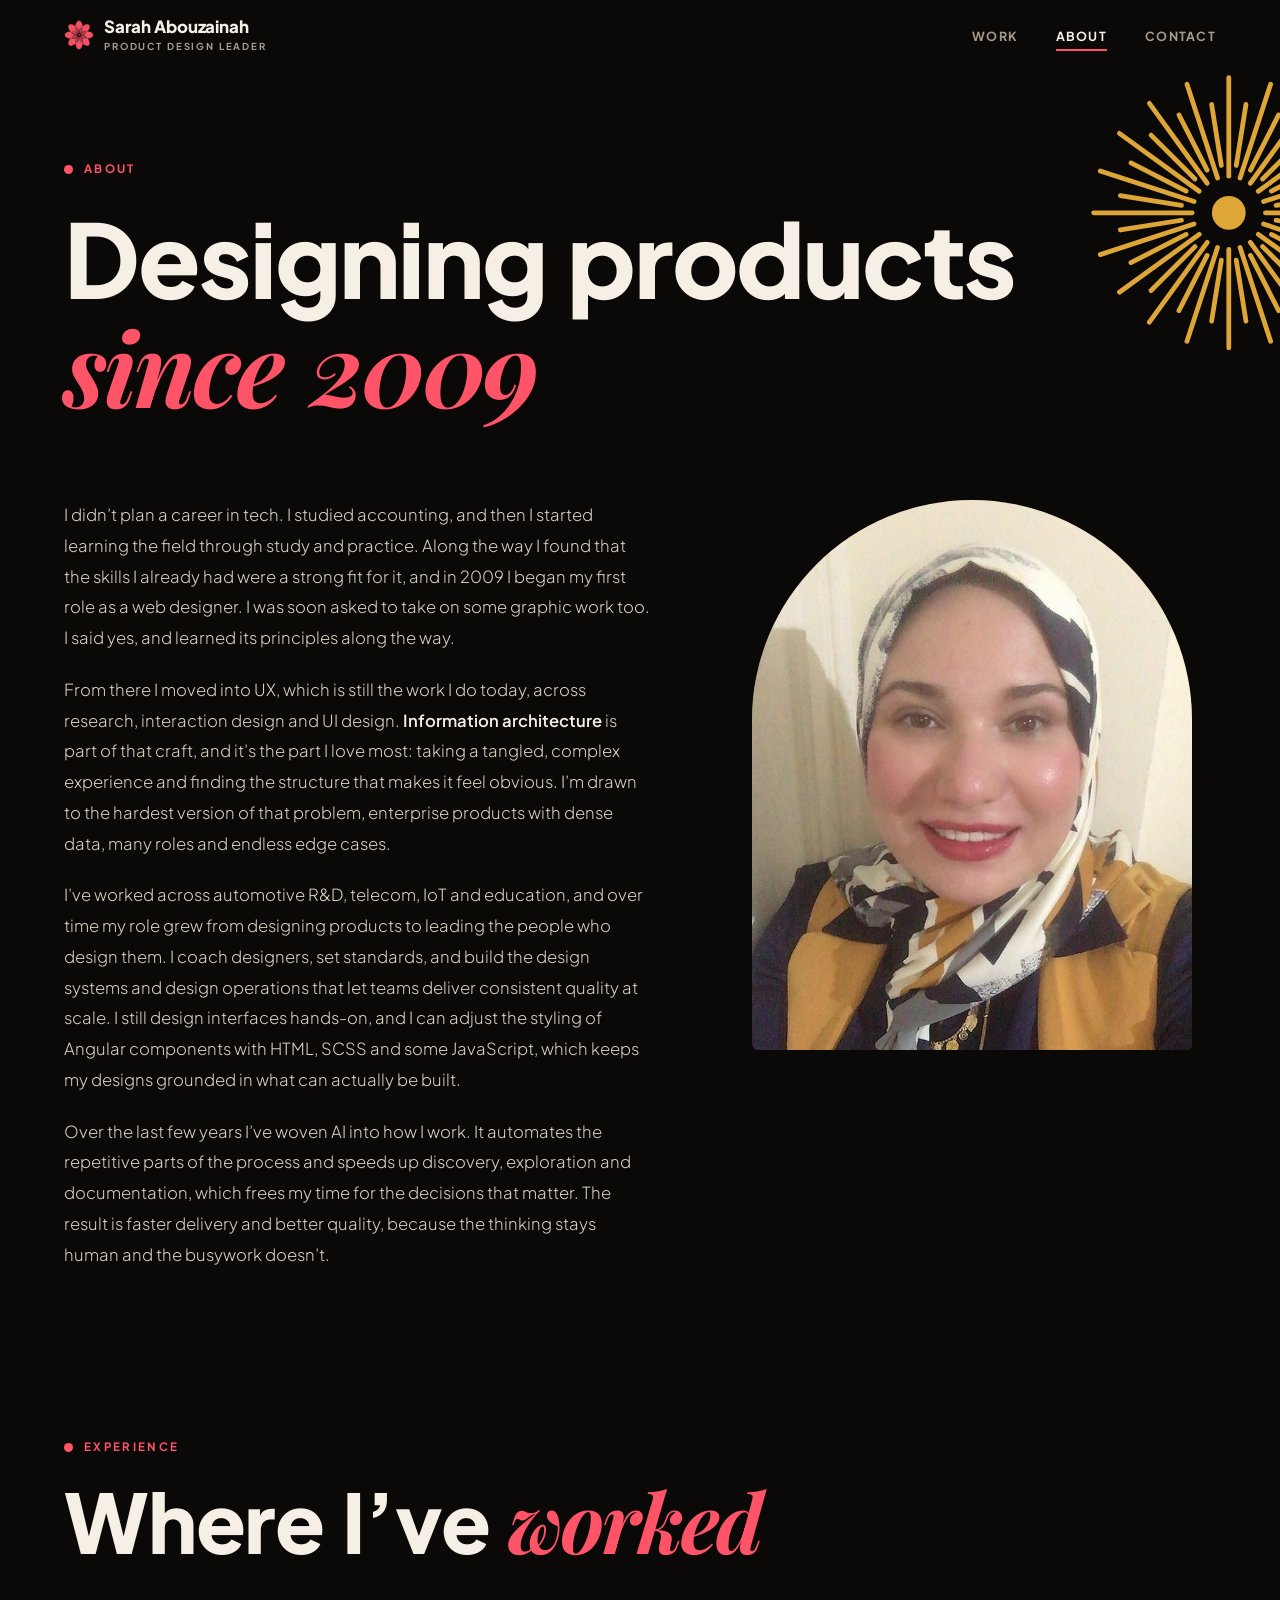
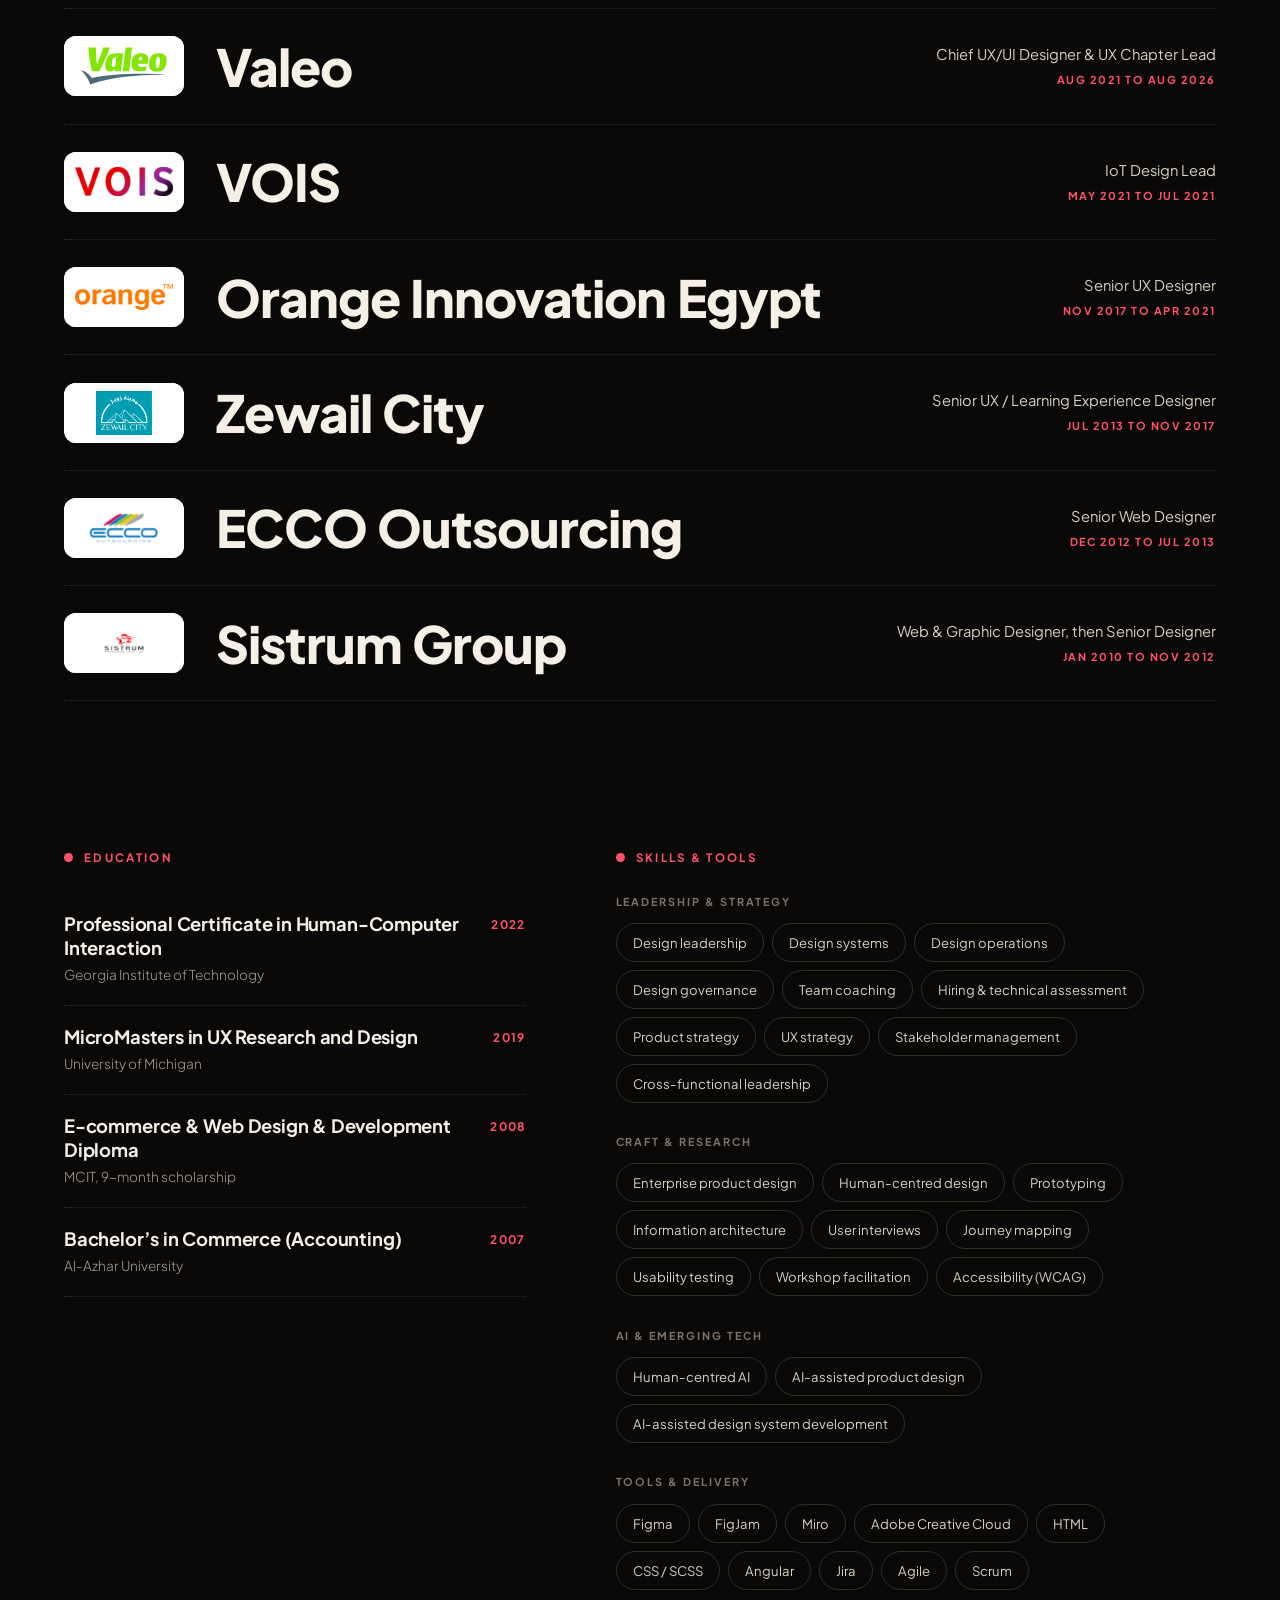
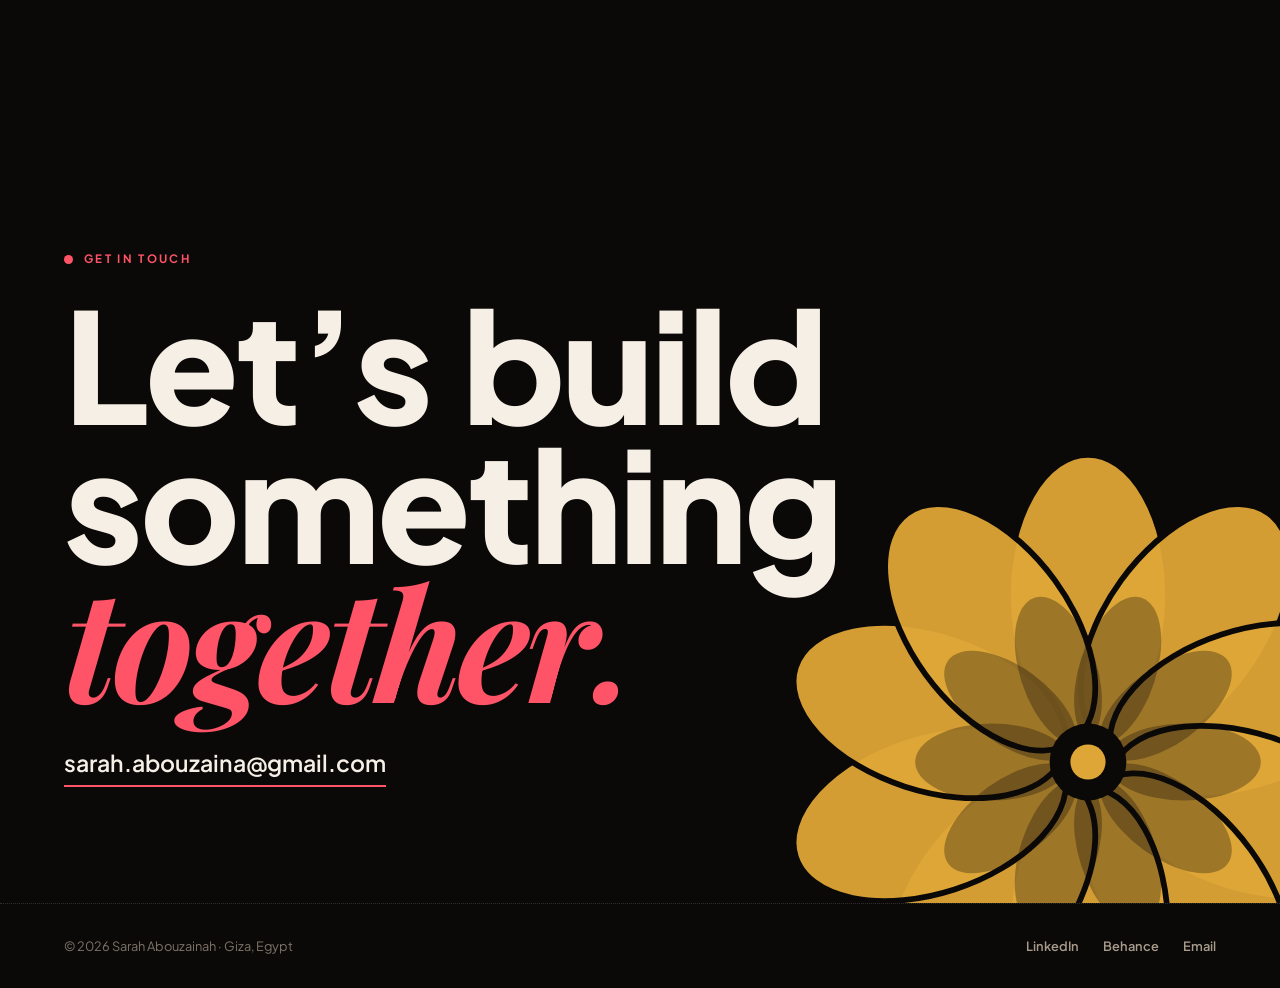
==== commit 68235978: "About: put 'since 2009' on its own line Co-Authored-By: Claude Sonnet 5.5 <noreply@anthropic.com> Cl" ====
--- a/about.html
+++ b/about.html
@@ -31,7 +31,7 @@
 <section class="page-top" style="padding-bottom:2rem">
   <span class="shape page-art" data-shape="burst" data-n="40" style="color:var(--red);opacity:.9;right:-7vw;top:4.5rem;width:min(22vw,300px)"></span>
   <div class="label rv">About</div>
-  <h1 class="page-h1 rv rv1">Designing products <em>since 2009</em></h1>
+  <h1 class="page-h1 rv rv1">Designing products<br><em>since 2009</em></h1>
 </section>
 
 <section class="sec" style="padding-top:3rem">
--- a/styles.css
+++ b/styles.css
@@ -130,7 +130,7 @@
 
 /* inner pages */
 .page-top{padding:10rem var(--pad) 3rem;position:relative;overflow:hidden}
-.page-h1{font-size:clamp(3rem,10.5vw,10rem)}
+.page-h1{font-size:clamp(2.6rem,8vw,7.4rem);line-height:1.05}
 .page-sub{max-width:52ch;margin-top:2rem;color:var(--km);font-weight:300;font-size:clamp(1rem,1.4vw,1.2rem);line-height:1.75}
 .page-art{position:absolute;right:-6vw;top:6rem;width:min(30vw,400px);opacity:.85;aspect-ratio:1;pointer-events:none;color:var(--gold);animation:spin 150s linear infinite}
 
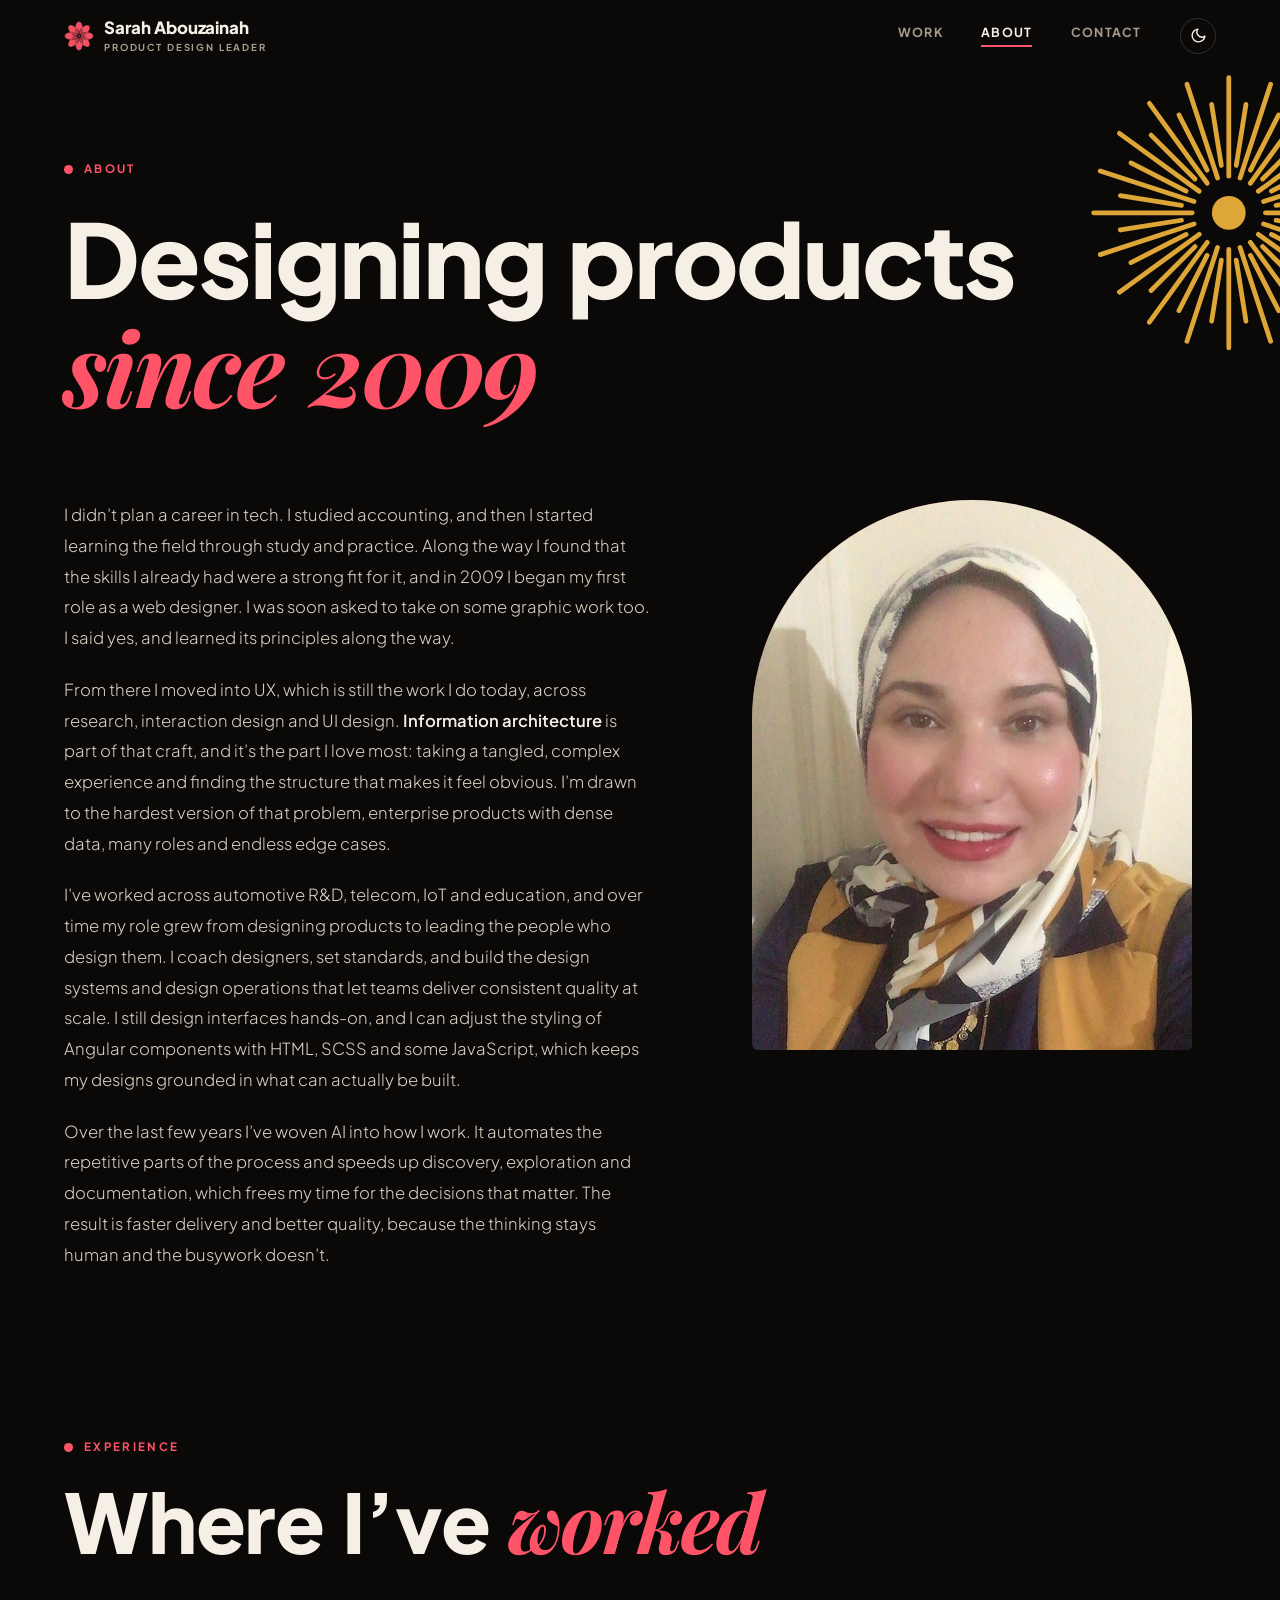
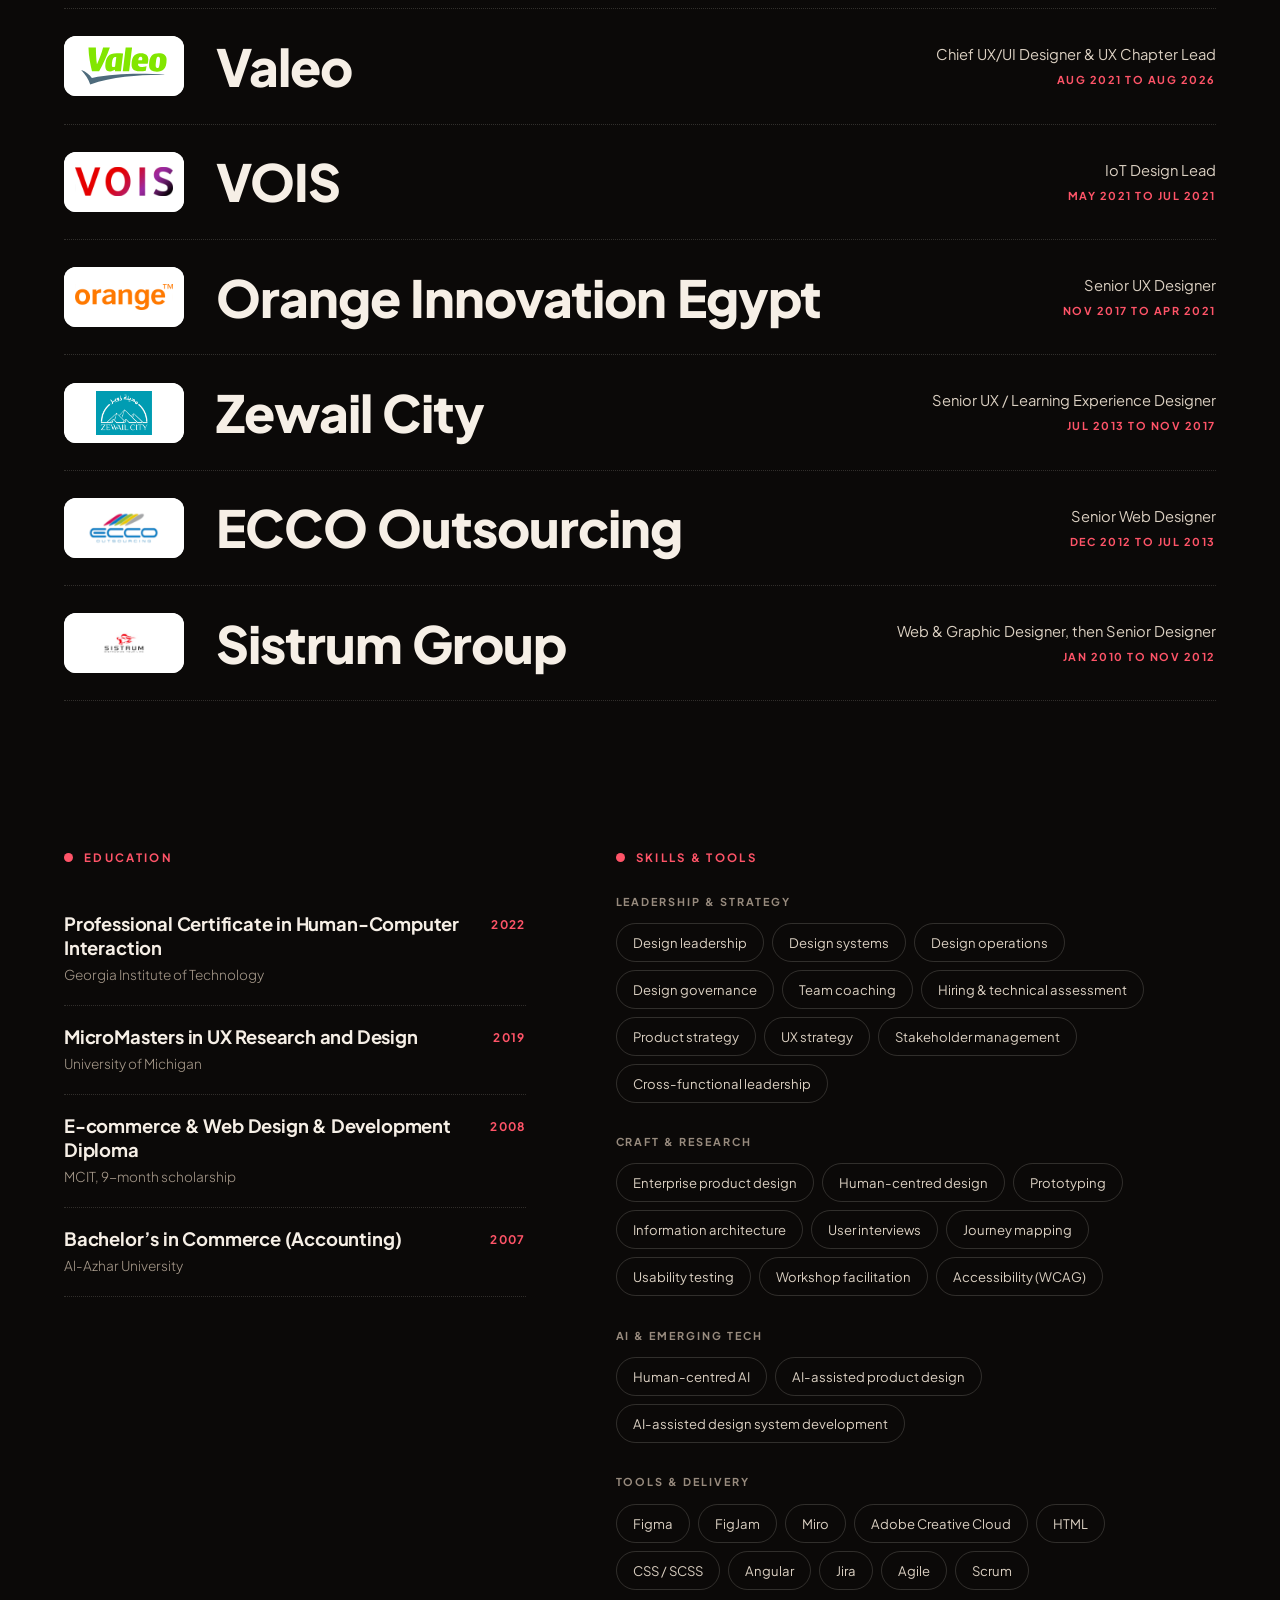
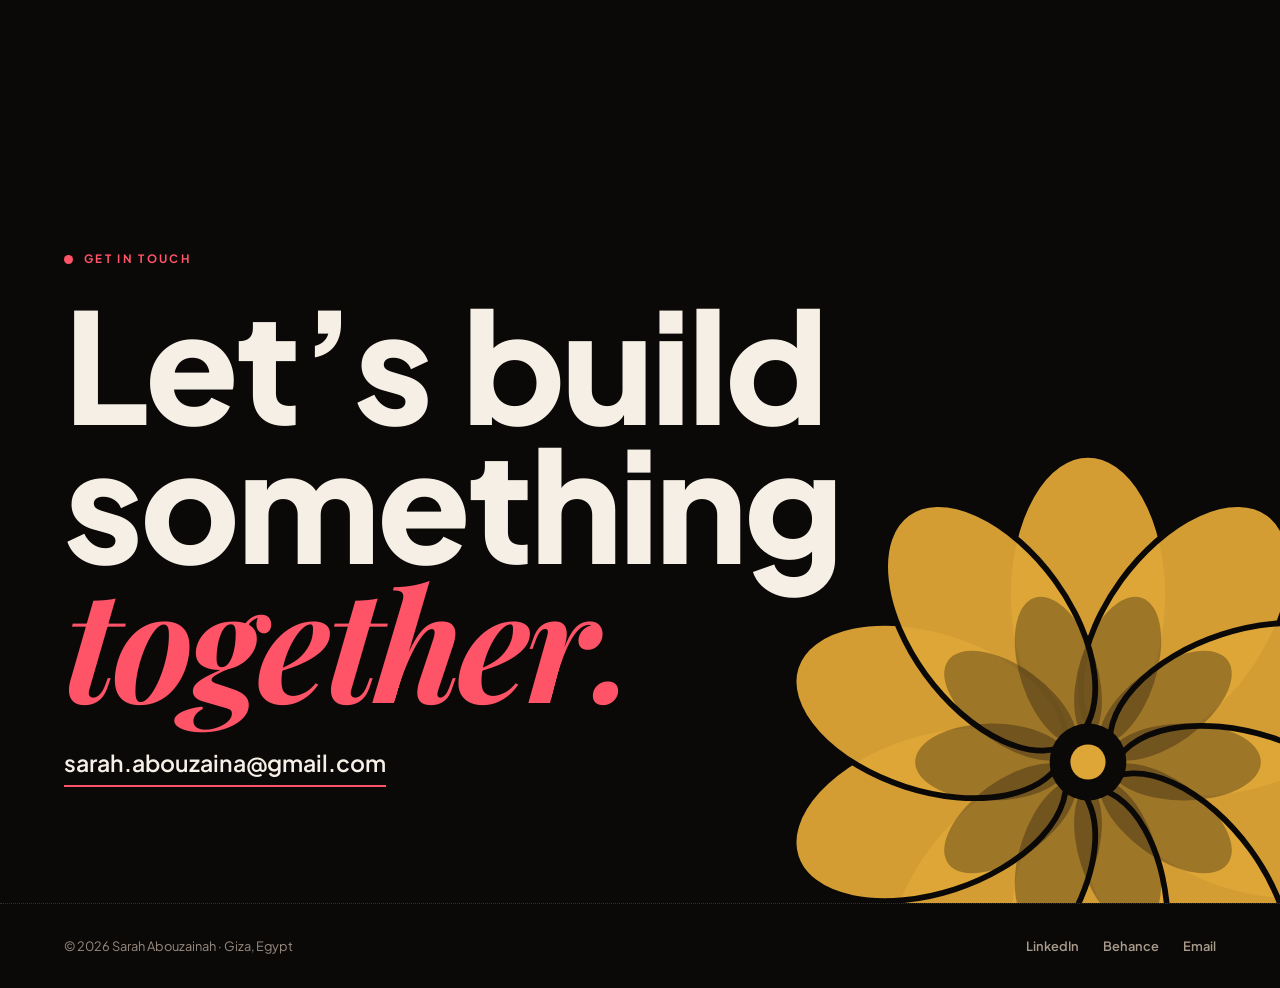
==== commit ea214df7: "Add light/dark theme switcher, dark default, favicon, readability fixes, Work reorder, hero flower p" ====
--- a/about.html
+++ b/about.html
@@ -14,8 +14,11 @@
   gtag('js', new Date());
   gtag('config', 'G-VXHC5RNFQE');
 </script>
-<link rel="icon" type="image/svg+xml" href="data:image/svg+xml,%3Csvg xmlns='http://www.w3.org/2000/svg' viewBox='0 0 64 64'%3E%3Crect width='64' height='64' rx='14' fill='%231A0600'/%3E%3Cellipse cx='20' cy='22' rx='10' ry='9' fill='%23C41230' opacity='.9'/%3E%3Cellipse cx='44' cy='18' rx='7' ry='12' rx='7' fill='%23C8920A' opacity='.85'/%3E%3Ccircle cx='48' cy='44' r='8' fill='%233D5A41' opacity='.9'/%3E%3Ctext x='32' y='44' font-family='Georgia,serif' font-size='22' font-weight='900' fill='%23FFFDF8' text-anchor='middle' letter-spacing='-1'%3ESA%3C/text%3E%3C/svg%3E">
+<link rel="icon" type="image/svg+xml" href="favicon.svg">
+<link rel="icon" type="image/png" sizes="32x32" href="favicon-32.png">
+<link rel="apple-touch-icon" href="apple-touch-icon.png">
 <link rel="preconnect" href="https://fonts.googleapis.com"><link rel="preconnect" href="https://fonts.gstatic.com" crossorigin><link href="https://fonts.googleapis.com/css2?family=Playfair+Display:ital,wght@0,700;1,700&family=Plus+Jakarta+Sans:wght@300;400;500;600;700;800&display=swap" rel="stylesheet">
+<script>try{var t=localStorage.getItem("theme");if(t==="light"||t==="dark")document.documentElement.setAttribute("data-theme",t)}catch(e){}</script>
 <link rel="stylesheet" href="styles.css">
 </head>
 <body>
@@ -25,6 +28,7 @@
     <li><a href="work.html">Work</a></li>
     <li><a href="about.html" class="on" aria-current="page">About</a></li>
     <li><a href="contact.html">Contact</a></li>
+    <li class="tswitch"><button class="theme-btn" type="button" aria-label="Switch colour theme"><svg class="i-moon" viewBox="0 0 24 24" fill="none" stroke="currentColor" stroke-width="2" stroke-linecap="round" stroke-linejoin="round" aria-hidden="true"><path d="M21 12.8A9 9 0 1 1 11.2 3a7 7 0 0 0 9.8 9.8z"/></svg><svg class="i-sun" viewBox="0 0 24 24" fill="none" stroke="currentColor" stroke-width="2" stroke-linecap="round" aria-hidden="true"><circle cx="12" cy="12" r="4"/><path d="M12 2v2M12 20v2M4.9 4.9l1.4 1.4M17.7 17.7l1.4 1.4M2 12h2M20 12h2M4.9 19.1l1.4-1.4M17.7 6.3l1.4-1.4"/></svg></button></li>
   </ul>
 </header>
 <main>
--- a/styles.css
+++ b/styles.css
@@ -2,9 +2,9 @@
 *,*::before,*::after{box-sizing:border-box;margin:0;padding:0}
 html{scroll-behavior:smooth;-webkit-font-smoothing:antialiased;text-rendering:optimizeLegibility}
 :root{
-  --bg:#0B0908;--bg2:#141110;--bg3:#1D1815;--wh:#141110;
-  --tx:#F6EFE6;--ck:#F6EFE6;--km:#DBD0C2;--kl:#A89B8C;--mut:#7F7367;
-  --line:rgba(246,239,230,.16);
+  --bg:#0B0908;--bg2:#141110;--bg3:#1D1815;--wh:#141110;--deep:#050403;--ink-rgb:246,239,230;--bg-rgb:11,9,8;--on-gold:#140E06;
+  --tx:#F6EFE6;--ck:#F6EFE6;--km:#DBD0C2;--kl:#A89B8C;--mut:#988B7E;
+  --line:rgba(var(--ink-rgb),.16);
   --red:#F5B83D;--gold:#FF5468;--gold2:#FF8795;--sage:#A3AD4F; /* NOTE: --gold is now the primary (red), --red the secondary (yellow) */
   --cr:#F5B83D;--cg:#FF5468;--cg2:#FF8795;--cs:#A3AD4F;--csl:rgba(163,173,79,.1);
   --display:'Plus Jakarta Sans',system-ui,sans-serif;
@@ -30,7 +30,7 @@
 
 /* nav */
 .nav{position:fixed;inset:0 0 auto 0;z-index:100;display:flex;justify-content:space-between;align-items:center;padding:1.1rem var(--pad);transition:background .3s,border-color .3s;border-bottom:1px solid transparent}
-.nav.solid{background:rgba(11,9,8,.82);backdrop-filter:blur(14px);-webkit-backdrop-filter:blur(14px);border-bottom-color:var(--line)}
+.nav.solid{background:rgba(var(--bg-rgb),.82);backdrop-filter:blur(14px);-webkit-backdrop-filter:blur(14px);border-bottom-color:var(--line)}
 .brand{display:flex;align-items:center;gap:.65rem;font-family:var(--display);font-weight:800;font-size:1.05rem;letter-spacing:-0.010em;text-decoration:none;word-spacing:.05em}
 .brand .shape{width:30px;height:30px;color:var(--gold);flex-shrink:0}
 .bw{display:flex;flex-direction:column;line-height:1.1}
@@ -42,9 +42,9 @@
 .nav ul a:hover::after,.nav ul a.on::after{transform:scaleX(1)}
 
 /* buttons + labels */
-.btn{display:inline-flex;align-items:center;gap:.6rem;padding:.95rem 1.7rem;border-radius:100px;font-weight:700;font-size:.78rem;letter-spacing:.09em;text-transform:uppercase;text-decoration:none;background:var(--gold);color:#140E06;border:1.5px solid var(--gold);transition:transform .25s,background .25s,border-color .25s,color .25s}
+.btn{display:inline-flex;align-items:center;gap:.6rem;padding:.95rem 1.7rem;border-radius:100px;font-weight:700;font-size:.78rem;letter-spacing:.09em;text-transform:uppercase;text-decoration:none;background:var(--gold);color:var(--on-gold);border:1.5px solid var(--gold);transition:transform .25s,background .25s,border-color .25s,color .25s}
 .btn:hover{transform:translateY(-2px);background:var(--gold2);border-color:var(--gold2)}
-.btn.ghost{background:rgba(11,9,8,.72);color:var(--tx);border-color:var(--line)}
+.btn.ghost{background:rgba(var(--bg-rgb),.72);color:var(--tx);border-color:var(--line)}
 .btn.ghost:hover{border-color:var(--tx);background:transparent}
 .label{display:flex;align-items:center;gap:.7rem;font-size:.72rem;font-weight:700;letter-spacing:.2em;text-transform:uppercase;color:var(--gold);margin-bottom:1.6rem}
 .label::before{content:'';width:9px;height:9px;border-radius:50%;background:var(--gold)}
@@ -53,12 +53,12 @@
 
 /* hero */
 .hero{position:relative;min-height:min(100svh,47rem);padding:8rem var(--pad) calc(3.5rem + 80px);display:flex;flex-direction:column;justify-content:flex-end;overflow:hidden}
-.hero-art{position:absolute;right:-34vw;top:4rem;width:min(50vw,720px);aspect-ratio:1;z-index:0;pointer-events:none}
+.hero-art{position:absolute;right:1vw;top:6.5rem;width:min(30vw,520px);aspect-ratio:1;z-index:0;pointer-events:none}
 .hero-art .shape{position:absolute;inset:0}
 .hero-art .f1{animation:spin 120s linear infinite;color:var(--gold)}
 .hero-art .f2{inset:22%;animation:spin 70s linear infinite reverse;color:var(--red)}
 .hero-art .f3{inset:-6%;color:var(--sage);animation:spin 200s linear infinite}
-.dotfield{position:absolute;left:0;bottom:0;width:46%;height:42%;background:radial-gradient(circle,rgba(246,239,230,.22) 1.4px,transparent 2px) 0 0/22px 22px;-webkit-mask-image:linear-gradient(135deg,transparent 30%,#000);mask-image:linear-gradient(135deg,transparent 30%,#000);pointer-events:none;z-index:0}
+.dotfield{position:absolute;left:0;bottom:0;width:46%;height:42%;background:radial-gradient(circle,rgba(var(--ink-rgb),.22) 1.4px,transparent 2px) 0 0/22px 22px;-webkit-mask-image:linear-gradient(135deg,transparent 30%,#000);mask-image:linear-gradient(135deg,transparent 30%,#000);pointer-events:none;z-index:0}
 @keyframes spin{to{transform:rotate(360deg)}}
 .hero>*:not(.hero-art):not(.dotfield){position:relative;z-index:2}
 .eyebrow{display:flex;flex-wrap:wrap;align-items:center;gap:.6rem 1.2rem;font-size:.78rem;font-weight:700;letter-spacing:.16em;text-transform:uppercase;color:var(--kl);margin-bottom:2rem}
@@ -66,7 +66,7 @@
 .pill i{width:8px;height:8px;border-radius:50%;background:var(--sage);box-shadow:0 0 0 4px rgba(163,173,79,.2);animation:pulse 2.4s ease-in-out infinite}
 @keyframes pulse{50%{box-shadow:0 0 0 8px rgba(163,173,79,0)}}
 .hero h1,.page-h1{font-family:var(--display);font-weight:800;line-height:.9;letter-spacing:-0.020em;word-spacing:.05em}
-.hero h1{font-family:'Plus Jakarta Sans',system-ui,sans-serif;font-weight:800;font-size:clamp(3rem,7.6vw,8.6rem);line-height:1.12;letter-spacing:-0.03em;word-spacing:.02em}
+.hero h1{font-family:'Plus Jakarta Sans',system-ui,sans-serif;font-weight:800;font-size:clamp(3rem,6.2vw,7.6rem);line-height:1.12;letter-spacing:-0.03em;word-spacing:.02em}
 .hero h1 em,.page-h1 em,.mega em{font-family:var(--serif);font-style:italic;font-weight:700;color:var(--gold);letter-spacing:-.03em}
 .hero .actions{margin-top:2rem}
 .hero-sub{max-width:68ch;margin-top:1.6rem;font-size:clamp(1rem,1.3vw,1.18rem);color:var(--km);font-weight:300;line-height:1.75}
@@ -149,7 +149,7 @@
 .story p{font-size:clamp(1rem,1.3vw,1.15rem);color:var(--km);font-weight:300;line-height:1.85;margin-bottom:1.3rem;max-width:56ch}
 .story p strong{color:var(--tx);font-weight:600}
 .arch{position:relative;width:100%;max-width:440px;justify-self:center;aspect-ratio:4/5;border-radius:999px 999px 28px 28px;overflow:hidden;background:radial-gradient(circle at 25% 20%,rgba(255,84,104,.9),transparent 55%),radial-gradient(circle at 80% 85%,rgba(245,184,61,.75),transparent 60%),#2A1D14;display:grid;place-items:center}
-.arch .mono{font-family:var(--serif);font-style:italic;font-weight:700;font-size:clamp(5rem,11vw,9rem);color:rgba(11,9,8,.82);letter-spacing:-.04em}
+.arch .mono{font-family:var(--serif);font-style:italic;font-weight:700;font-size:clamp(5rem,11vw,9rem);color:rgba(var(--bg-rgb),.82);letter-spacing:-.04em}
 .arch img{position:absolute;inset:0;width:100%;height:100%;object-fit:cover;object-position:center top}
 .xrow{display:grid;grid-template-columns:3.6rem minmax(0,1fr) minmax(0,max-content);gap:1.5rem;align-items:center;padding:1.7rem 0;border-bottom:1px dotted var(--line);transition:padding .3s}
 .xrow:hover{padding-left:1rem}
@@ -184,7 +184,7 @@
   .arch{max-width:340px;justify-self:start}
   .stats{grid-template-columns:repeat(2,1fr)}
   .li{grid-template-columns:1fr;gap:.4rem}
-  .hero-art{right:-30vw;width:96vw;opacity:.8}
+  .hero-art{right:-30vw;width:96vw;opacity:.22}
 }
 @media(max-width:640px){
   .row{grid-template-columns:2.2rem minmax(0,1fr)}
@@ -208,13 +208,13 @@
 
 /* ═══ CASE STUDIES ═══ */
 
-.cs-hero{background:#050403;color:#fff;padding:5rem 5rem 4rem}
+.cs-hero{background:var(--deep);color:var(--tx);padding:5rem 5rem 4rem}
 .cs-dot{font-size:.72rem;font-weight:700;letter-spacing:.1em;text-transform:uppercase;color:var(--cg2);margin-bottom:1.5rem;display:flex;align-items:center;gap:.5rem}
-.cs-hero h1{font-family:var(--display);font-size:clamp(3rem,6vw,6rem);font-weight:900;line-height:.95;color:#fff;margin-bottom:1.5rem}
+.cs-hero h1{font-family:var(--display);font-size:clamp(3rem,6vw,6rem);font-weight:900;line-height:.95;color:var(--tx);margin-bottom:1.5rem}
 .cs-hero h1 em{color:var(--cg2);font-style:italic}
-.cs-hero-sub{font-size:1rem;color:rgba(255,255,255,.62);line-height:1.85;max-width:640px;margin-bottom:2rem;font-weight:300}
+.cs-hero-sub{font-size:1rem;color:rgba(var(--ink-rgb),.62);line-height:1.85;max-width:640px;margin-bottom:2rem;font-weight:300}
 .cs-tags{display:flex;flex-wrap:wrap;gap:.5rem}
-.cs-tag{font-size:.65rem;font-weight:700;letter-spacing:.06em;text-transform:uppercase;padding:.28rem .8rem;border-radius:100px;border:1px solid rgba(255,255,255,.22);color:rgba(255,255,255,.7)}
+.cs-tag{font-size:.65rem;font-weight:700;letter-spacing:.06em;text-transform:uppercase;padding:.28rem .8rem;border-radius:100px;border:1px solid rgba(var(--ink-rgb),.22);color:rgba(var(--ink-rgb),.7)}
 .cs-meta{display:grid;grid-template-columns:repeat(5,1fr);background:var(--wh);border-bottom:1px solid rgba(255,84,104,.1)}
 .cs-mi{padding:1.5rem 2rem;border-right:1px solid rgba(255,84,104,.1)}
 .cs-mi:last-child{border-right:none}
@@ -230,8 +230,8 @@
 .cs-pain-item{background:var(--bg2);padding:1.5rem;border-radius:12px;border-left:3px solid var(--cr)}
 .cs-pain-item h4{font-size:.82rem;font-weight:700;color:var(--ck);margin-bottom:.45rem}
 .cs-pain-item p{font-size:.75rem;color:var(--km);line-height:1.7;margin:0}
-.cs-hmw{background:#050403;padding:2rem 2.5rem;border-radius:14px;margin-top:2.5rem}
-.cs-hmw p{font-family:var(--display);font-size:1rem;font-style:italic;color:#fff;line-height:1.75;margin:0}
+.cs-hmw{background:var(--deep);padding:2rem 2.5rem;border-radius:14px;margin-top:2.5rem}
+.cs-hmw p{font-family:var(--display);font-size:1rem;font-style:italic;color:var(--tx);line-height:1.75;margin:0}
 .cs-stats{display:grid;grid-template-columns:repeat(4,1fr);gap:2px;background:rgba(255,84,104,.1);border:2px solid rgba(255,84,104,.1);margin-bottom:2.5rem;border-radius:6px;overflow:hidden}
 .cs-stat{background:var(--wh);padding:1.75rem 1.25rem;text-align:center}
 .cs-stat-n{font-family:var(--display);font-size:2.6rem;font-weight:900;color:var(--cr);line-height:1;display:block;margin-bottom:.3rem}
@@ -256,7 +256,7 @@
 .cs-caption{font-size:.72rem;color:var(--kl);line-height:1.6;margin-top:.75rem;font-style:italic}
 .cs-decision{display:grid;grid-template-columns:1fr 1fr;gap:1.25rem;margin-bottom:1.5rem}
 .cs-before,.cs-after{padding:1.5rem;border-radius:12px}
-.cs-before{background:rgba(246,239,230,.03);border-left:3px solid rgba(246,239,230,.14)}
+.cs-before{background:rgba(var(--ink-rgb),.03);border-left:3px solid rgba(var(--ink-rgb),.14)}
 .cs-after{background:rgba(61,90,65,.05);border-left:3px solid var(--cs)}
 .cs-dlbl{font-size:.58rem;font-weight:700;letter-spacing:.14em;text-transform:uppercase;margin-bottom:.5rem}
 .cs-before .cs-dlbl{color:var(--kl)}
@@ -273,11 +273,11 @@
 .cs-ln{font-family:var(--display);font-size:2rem;font-weight:900;color:rgba(255,84,104,.18);flex-shrink:0;line-height:1;min-width:2.5rem}
 .cs-lb h4{font-size:.9rem;font-weight:700;color:var(--ck);margin-bottom:.4rem}
 .cs-lb p{font-size:.82rem;color:var(--km);line-height:1.85;margin:0;font-weight:300}
-.cs-footer{background:#050403;padding:3rem 5rem;display:flex;align-items:center;justify-content:space-between;flex-wrap:wrap;gap:1rem}
-.cs-footer p{font-size:.72rem;color:rgba(255,255,255,.38);letter-spacing:.04em}
-.cs-behance{display:inline-flex;align-items:center;gap:.5rem;background:rgba(255,255,255,.1);border:1px solid rgba(255,255,255,.2);color:#fff;font-size:.72rem;font-weight:700;letter-spacing:.08em;text-transform:uppercase;padding:.65rem 1.4rem;border-radius:100px;text-decoration:none;transition:all .2s}
-.cs-behance:hover{background:rgba(255,255,255,.18);transform:translateY(-2px)}
-.cs-cover-wrap{width:100%;overflow:hidden;background:#050403;line-height:0}
+.cs-footer{background:var(--deep);padding:3rem 5rem;display:flex;align-items:center;justify-content:space-between;flex-wrap:wrap;gap:1rem}
+.cs-footer p{font-size:.72rem;color:rgba(var(--ink-rgb),.62);letter-spacing:.04em}
+.cs-behance{display:inline-flex;align-items:center;gap:.5rem;background:rgba(var(--ink-rgb),.1);border:1px solid rgba(var(--ink-rgb),.2);color:#fff;font-size:.72rem;font-weight:700;letter-spacing:.08em;text-transform:uppercase;padding:.65rem 1.4rem;border-radius:100px;text-decoration:none;transition:all .2s}
+.cs-behance:hover{background:rgba(var(--ink-rgb),.18);transform:translateY(-2px)}
+.cs-cover-wrap{width:100%;overflow:hidden;background:var(--deep);line-height:0}
 .cs-cover{width:100%;display:block;max-height:72vh;object-fit:cover;object-position:center top}
 .cs-steps{display:flex;flex-direction:column;position:relative;margin:2rem 0}
 .cs-steps::before{content:'';position:absolute;left:15px;top:8px;bottom:8px;width:2px;background:linear-gradient(to bottom,var(--cr),var(--cg),var(--cs))}
@@ -303,7 +303,7 @@
 .cs-release.r1::before{background:var(--cr)}
 .cs-release.r2::before{background:var(--cg)}
 .cs-release.r3::before{background:var(--cs)}
-.cs-release-n{font-family:var(--display);font-size:4rem;font-weight:900;color:rgba(246,239,230,.04);line-height:1}
+.cs-release-n{font-family:var(--display);font-size:4rem;font-weight:900;color:rgba(var(--ink-rgb),.04);line-height:1}
 .cs-release-badge{font-size:.58rem;font-weight:700;letter-spacing:.12em;text-transform:uppercase;margin-bottom:.5rem;display:block}
 .cs-release.r1 .cs-release-badge{color:var(--cr)}
 .cs-release.r2 .cs-release-badge{color:var(--cg)}
@@ -376,7 +376,7 @@
 .mcard .textlink{font-size:.7rem}
 @media(max-width:1000px){
   .cs-body{display:block;padding-top:0}
-  .cs-toc{top:4.4rem;z-index:60;margin:0 calc(var(--pad)*-1) 2.5rem;padding:.7rem var(--pad) .8rem;background:rgba(11,9,8,.92);-webkit-backdrop-filter:blur(12px);backdrop-filter:blur(12px);border-bottom:1px solid var(--line)}
+  .cs-toc{top:4.4rem;z-index:60;margin:0 calc(var(--pad)*-1) 2.5rem;padding:.7rem var(--pad) .8rem;background:rgba(var(--bg-rgb),.92);-webkit-backdrop-filter:blur(12px);backdrop-filter:blur(12px);border-bottom:1px solid var(--line)}
   .toc-h{display:none}
   .toc-bar{margin-bottom:.6rem}
   .cs-toc ol{display:flex;gap:.4rem;overflow-x:auto;scrollbar-width:none}
@@ -417,3 +417,48 @@
 .cs-process .cs-step-icon{font-size:1.5rem;margin-bottom:.9rem}
 .cs-process .cs-step-t{font-size:.8rem;margin-bottom:.45rem}
 .cs-process .cs-step-s{font-size:.82rem;line-height:1.55}
+
+/* ───────── light theme ───────── */
+:root[data-theme="light"]{
+  --bg:#FBF6EE;--bg2:#F3EBDF;--bg3:#EADFD0;--wh:#FFFFFF;--deep:#F1E8DA;--ink-rgb:26,20,16;--bg-rgb:251,246,238;--on-gold:#fff;
+  --tx:#1A1410;--ck:#1A1410;--km:#4B4037;--kl:#6B5F53;--mut:#6E6256;
+  --red:#C98A0B;--gold:#CC2B44;--gold2:#F0707F;--sage:#7A8630;
+  --cr:#C98A0B;--cg:#E23A50;--cg2:#F0707F;--cs:#7A8630;--csl:rgba(122,134,48,.12);
+}
+:root[data-theme="light"] ::selection{background:var(--gold);color:#fff}
+:root[data-theme="light"] .btn.ghost{color:var(--tx)}
+
+/* theme switch */
+.nav ul li.tswitch{display:flex;align-items:center}
+.theme-btn{width:36px;height:36px;border-radius:50%;border:1px solid var(--line);background:transparent;color:var(--tx);display:grid;place-items:center;cursor:pointer;transition:border-color .2s,background .2s,transform .2s}
+.theme-btn:hover{border-color:var(--gold);transform:rotate(18deg)}
+.theme-btn svg{width:17px;height:17px;display:block}
+.theme-btn .i-sun{display:none}
+:root[data-theme="light"] .theme-btn .i-sun{display:block}
+:root[data-theme="light"] .theme-btn .i-moon{display:none}
+body{transition:background-color .3s ease,color .3s ease}
+
+/* readability fixes */
+.cs-hmw p{color:var(--tx)!important}
+:root[data-theme="light"] .cs-dot,:root[data-theme="light"] .cs-hero h1 em{color:var(--gold)}
+:root[data-theme="light"] .cs-hero h1 em{opacity:1}
+.cs-step-dot{color:#1A1410}
+.cs-step-dot.g,.cs-step-dot.s{color:#1A1410}
+.cs-ln{color:rgba(var(--ink-rgb),.28)!important}
+:root[data-theme="light"] .cs-hero .cs-big,:root[data-theme="light"] .cs-stats span[style*="Playfair"]{color:#9A6500!important}
+.cs-img-ph span{opacity:.8}
+.cs-img-ph-icon{opacity:.6}
+.cs-release-n{color:rgba(var(--ink-rgb),.12)}
+:root[data-theme="light"]{--cg:#CC2B44;--cg2:#CC2B44;--cs:#5E6A1C;--csl:rgba(94,106,28,.12)}
+:root[data-theme="light"] .cs-stat-n,:root[data-theme="light"] .cs-hero span[style*="Playfair"]{color:#8A5A00!important}
+:root[data-theme="light"] .cs-hero h1 em{color:#CC2B44!important}
+:root[data-theme="light"] .label,:root[data-theme="light"] .xdate,:root[data-theme="light"] .edy{color:#CC2B44}
+:root[data-theme="light"]{--cg:#BD2340;--cg2:#BD2340;--gold:#BD2340;--cs:#56621A}
+:root[data-theme="light"] .cs-outcome-n,:root[data-theme="light"] .cs-release-badge,:root[data-theme="light"] .cs-more small,:root[data-theme="light"] small[style*="--cr"],:root[data-theme="light"] .cs-hero span[style*="Playfair"]{color:#8A5A00!important}
+:root[data-theme="light"] .cs-step-dot.g,:root[data-theme="light"] .cs-step-dot.s{color:#fff}
+.cs-img-ph span{color:var(--km);opacity:1}
+:root[data-theme="light"]{--sage:#56621A}
+:root[data-theme="light"] .mcard[style*="--red"] small{color:#8A5A00}
+:root[data-theme="light"] .cs-toc a.on{color:#BD2340}
+:root[data-theme="light"] [style*="color:var(--cr)"],:root[data-theme="light"] [style*="color:var(--red)"]{color:#8A5A00!important}
+:root[data-theme="light"] .label{color:#A81D38!important}
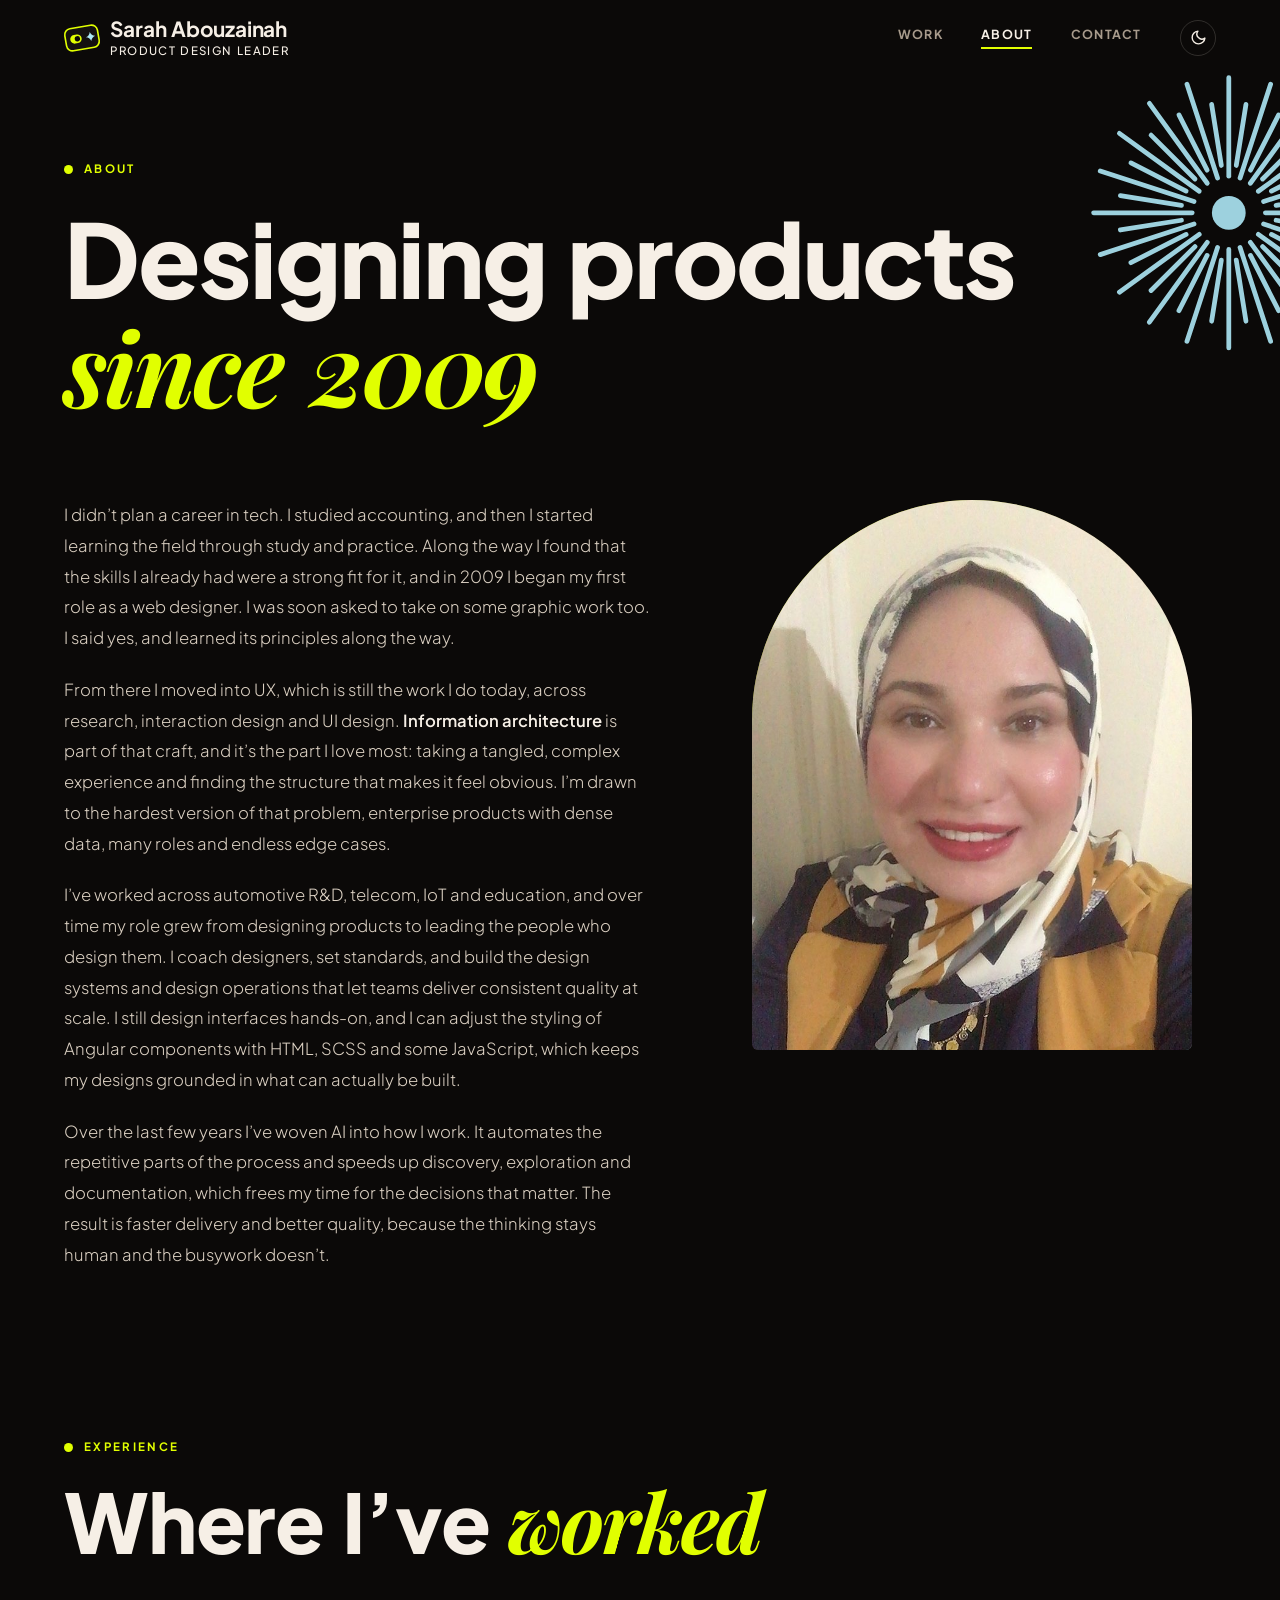
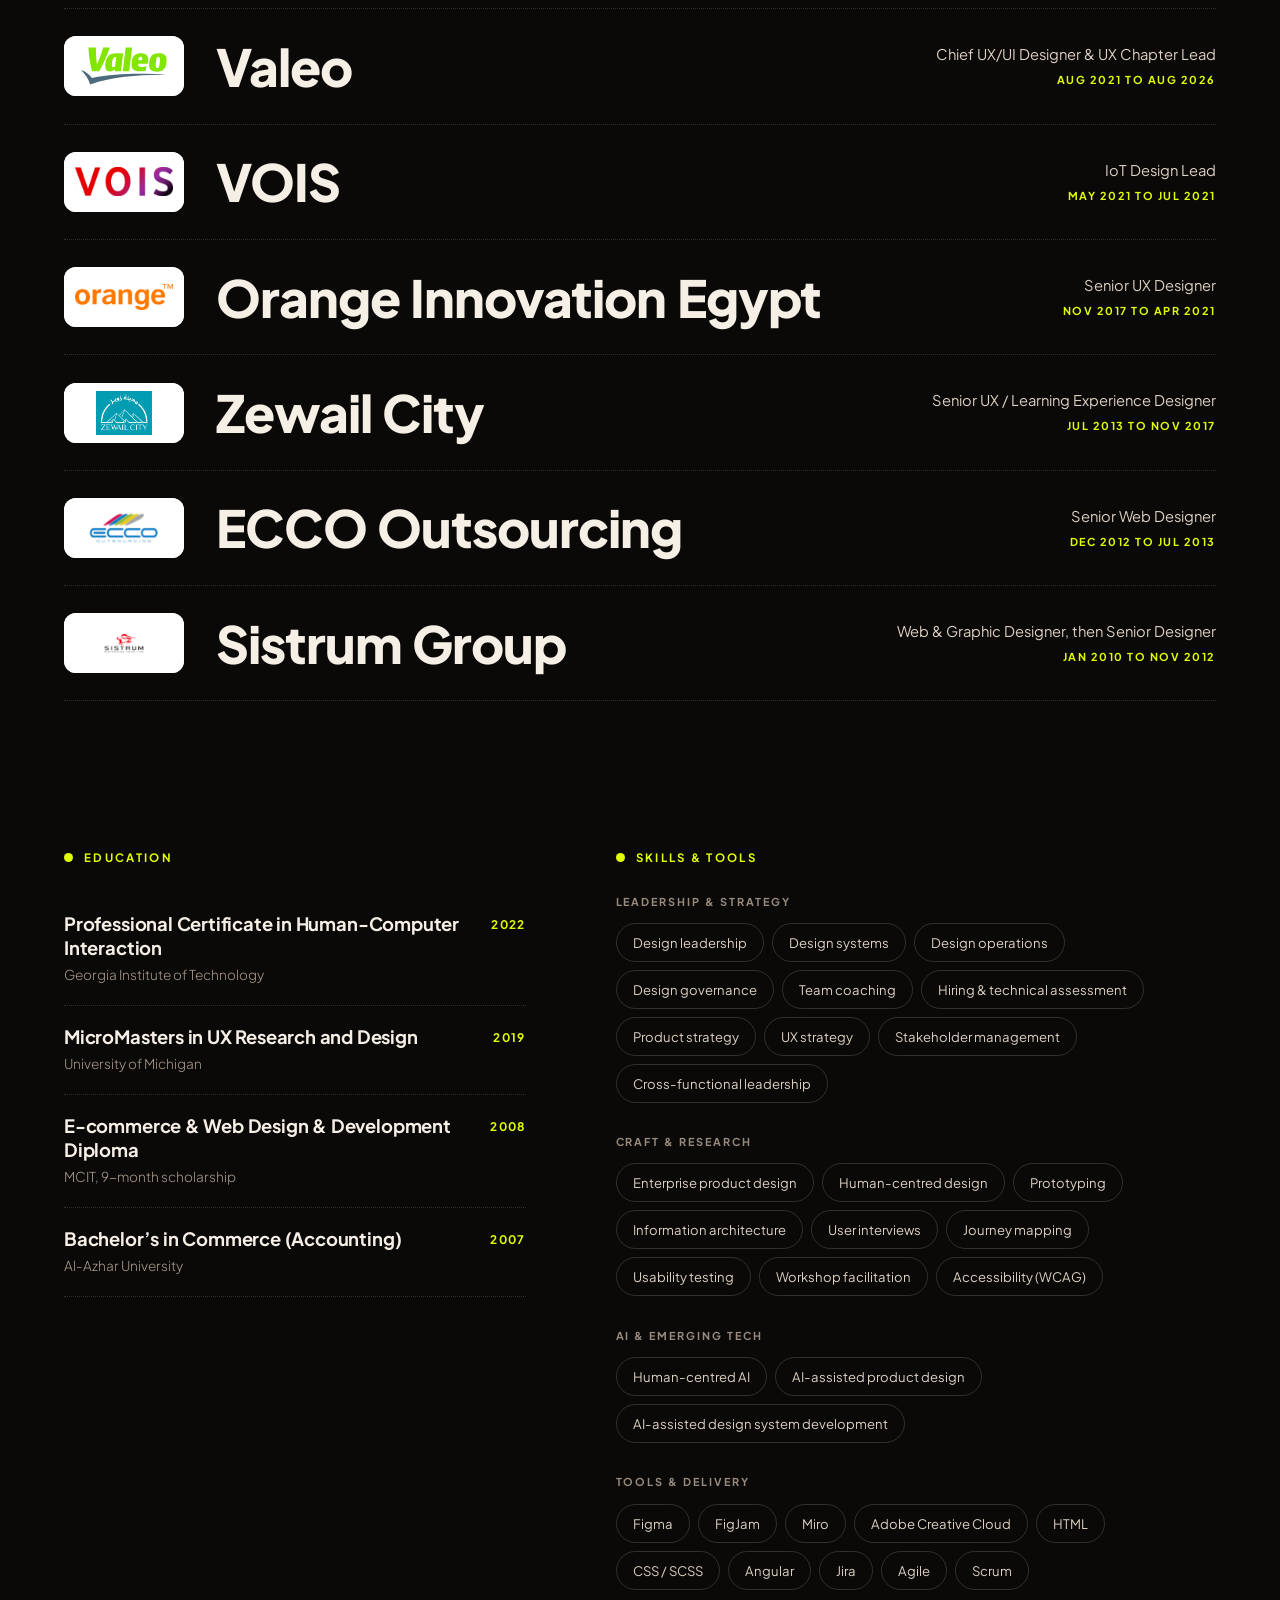
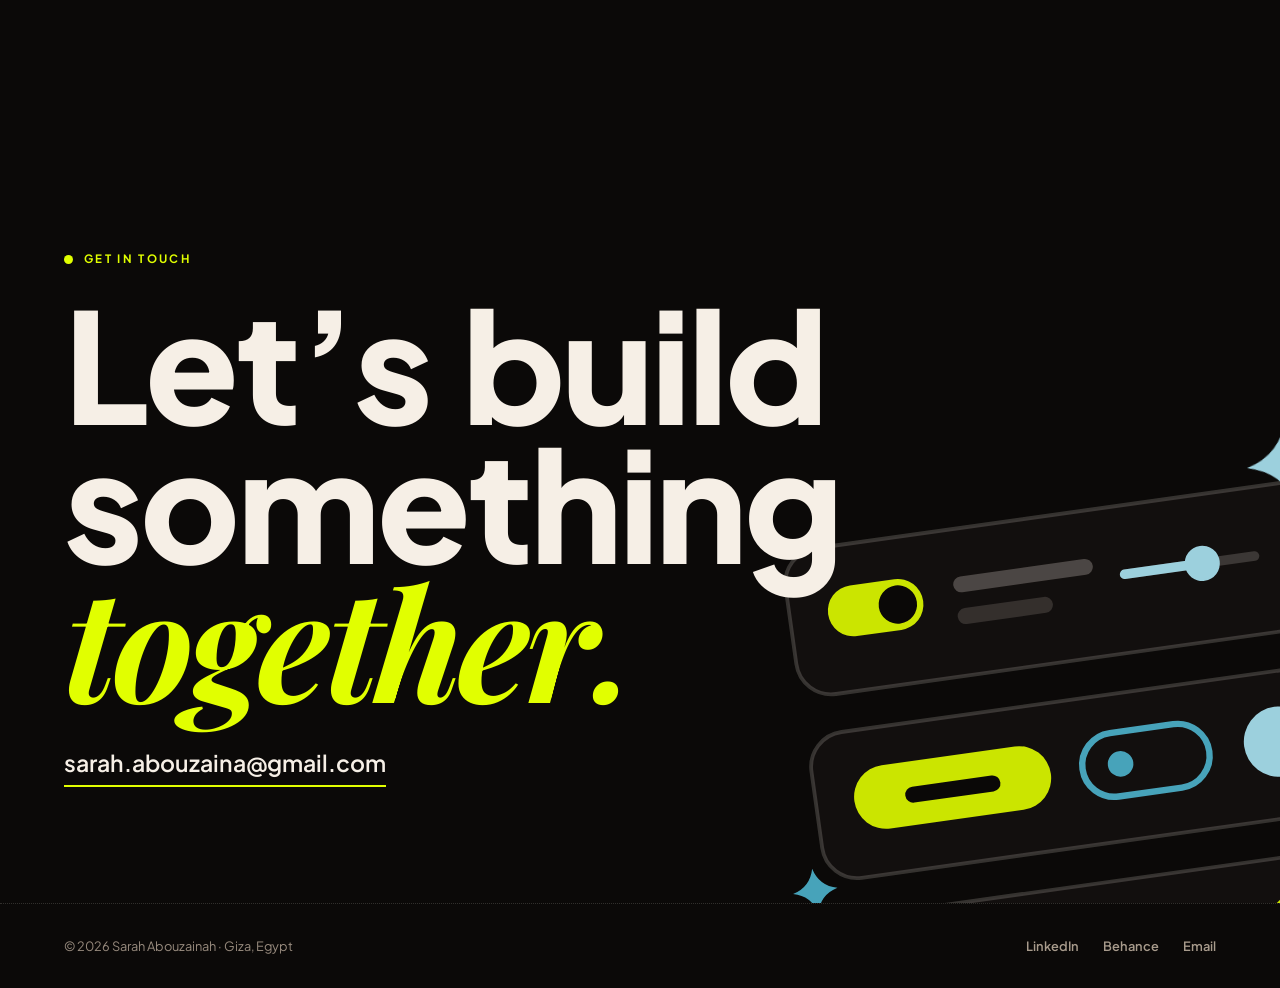
==== commit 0e2b0223: "New components direction, lime and sky palette, light theme refinements, readability and alignment f" ====
--- a/about.html
+++ b/about.html
@@ -18,7 +18,7 @@
 <link rel="icon" type="image/png" sizes="32x32" href="favicon-32.png">
 <link rel="apple-touch-icon" href="apple-touch-icon.png">
 <link rel="preconnect" href="https://fonts.googleapis.com"><link rel="preconnect" href="https://fonts.gstatic.com" crossorigin><link href="https://fonts.googleapis.com/css2?family=Playfair+Display:ital,wght@0,700;1,700&family=Plus+Jakarta+Sans:wght@300;400;500;600;700;800&display=swap" rel="stylesheet">
-<script>try{var t=localStorage.getItem("theme");if(t==="light"||t==="dark")document.documentElement.setAttribute("data-theme",t)}catch(e){}</script>
+<script>document.documentElement.setAttribute("data-theme","dark");try{var t=localStorage.getItem("theme-v2");if(t==="light")document.documentElement.setAttribute("data-theme","light")}catch(e){}</script>
 <link rel="stylesheet" href="styles.css">
 </head>
 <body>
--- a/styles.css
+++ b/styles.css
@@ -5,8 +5,8 @@
   --bg:#0B0908;--bg2:#141110;--bg3:#1D1815;--wh:#141110;--deep:#050403;--ink-rgb:246,239,230;--bg-rgb:11,9,8;--on-gold:#140E06;
   --tx:#F6EFE6;--ck:#F6EFE6;--km:#DBD0C2;--kl:#A89B8C;--mut:#988B7E;
   --line:rgba(var(--ink-rgb),.16);
-  --red:#F5B83D;--gold:#FF5468;--gold2:#FF8795;--sage:#A3AD4F; /* NOTE: --gold is now the primary (red), --red the secondary (yellow) */
-  --cr:#F5B83D;--cg:#FF5468;--cg2:#FF8795;--cs:#A3AD4F;--csl:rgba(163,173,79,.1);
+  --red:#ADE8F7;--gold:#E1FF00;--gold2:#F0FF70;--sage:#4FB6D0; /* NOTE: --gold is now the primary (red), --red the secondary (yellow) */
+  --cr:#ADE8F7;--cg:#E1FF00;--cg2:#F0FF70;--cs:#4FB6D0;--csl:rgba(79,182,208,.1);
   --display:'Plus Jakarta Sans',system-ui,sans-serif;
   --serif:'Playfair Display',Georgia,serif;
   --body:'Plus Jakarta Sans',system-ui,sans-serif;
@@ -32,7 +32,7 @@
 .nav{position:fixed;inset:0 0 auto 0;z-index:100;display:flex;justify-content:space-between;align-items:center;padding:1.1rem var(--pad);transition:background .3s,border-color .3s;border-bottom:1px solid transparent}
 .nav.solid{background:rgba(var(--bg-rgb),.82);backdrop-filter:blur(14px);-webkit-backdrop-filter:blur(14px);border-bottom-color:var(--line)}
 .brand{display:flex;align-items:center;gap:.65rem;font-family:var(--display);font-weight:800;font-size:1.05rem;letter-spacing:-0.010em;text-decoration:none;word-spacing:.05em}
-.brand .shape{width:30px;height:30px;color:var(--gold);flex-shrink:0}
+.brand .shape{width:36px;height:36px;color:var(--gold);flex-shrink:0}
 .bw{display:flex;flex-direction:column;line-height:1.1}
 .bt{font-family:var(--body);font-size:.6rem;font-weight:700;letter-spacing:.18em;text-transform:uppercase;color:var(--kl);margin-top:.3rem}
 .nav ul{display:flex;gap:clamp(1.1rem,3vw,2.6rem);list-style:none}
@@ -53,7 +53,7 @@
 
 /* hero */
 .hero{position:relative;min-height:min(100svh,47rem);padding:8rem var(--pad) calc(3.5rem + 80px);display:flex;flex-direction:column;justify-content:flex-end;overflow:hidden}
-.hero-art{position:absolute;right:1vw;top:6.5rem;width:min(30vw,520px);aspect-ratio:1;z-index:0;pointer-events:none}
+.hero-art{position:absolute;width:min(42vw,860px);right:calc(min(42vw,860px) * -.3);top:5.5rem;aspect-ratio:1;z-index:0;pointer-events:none}
 .hero-art .shape{position:absolute;inset:0}
 .hero-art .f1{animation:spin 120s linear infinite;color:var(--gold)}
 .hero-art .f2{inset:22%;animation:spin 70s linear infinite reverse;color:var(--red)}
@@ -63,8 +63,8 @@
 .hero>*:not(.hero-art):not(.dotfield){position:relative;z-index:2}
 .eyebrow{display:flex;flex-wrap:wrap;align-items:center;gap:.6rem 1.2rem;font-size:.78rem;font-weight:700;letter-spacing:.16em;text-transform:uppercase;color:var(--kl);margin-bottom:2rem}
 .pill{display:inline-flex;align-items:center;gap:.55rem;padding:.4rem .95rem;border-radius:100px;border:1px solid var(--line);color:var(--tx);letter-spacing:.1em}
-.pill i{width:8px;height:8px;border-radius:50%;background:var(--sage);box-shadow:0 0 0 4px rgba(163,173,79,.2);animation:pulse 2.4s ease-in-out infinite}
-@keyframes pulse{50%{box-shadow:0 0 0 8px rgba(163,173,79,0)}}
+.pill i{width:8px;height:8px;border-radius:50%;background:var(--sage);box-shadow:0 0 0 4px rgba(79,182,208,.2);animation:pulse 2.4s ease-in-out infinite}
+@keyframes pulse{50%{box-shadow:0 0 0 8px rgba(79,182,208,0)}}
 .hero h1,.page-h1{font-family:var(--display);font-weight:800;line-height:.9;letter-spacing:-0.020em;word-spacing:.05em}
 .hero h1{font-family:'Plus Jakarta Sans',system-ui,sans-serif;font-weight:800;font-size:clamp(3rem,6.2vw,7.6rem);line-height:1.12;letter-spacing:-0.03em;word-spacing:.02em}
 .hero h1 em,.page-h1 em,.mega em{font-family:var(--serif);font-style:italic;font-weight:700;color:var(--gold);letter-spacing:-.03em}
@@ -148,7 +148,7 @@
 .about-grid{display:grid;grid-template-columns:minmax(0,1.2fr) minmax(0,1fr);gap:clamp(2.5rem,6vw,6rem);align-items:start}
 .story p{font-size:clamp(1rem,1.3vw,1.15rem);color:var(--km);font-weight:300;line-height:1.85;margin-bottom:1.3rem;max-width:56ch}
 .story p strong{color:var(--tx);font-weight:600}
-.arch{position:relative;width:100%;max-width:440px;justify-self:center;aspect-ratio:4/5;border-radius:999px 999px 28px 28px;overflow:hidden;background:radial-gradient(circle at 25% 20%,rgba(255,84,104,.9),transparent 55%),radial-gradient(circle at 80% 85%,rgba(245,184,61,.75),transparent 60%),#2A1D14;display:grid;place-items:center}
+.arch{position:relative;width:100%;max-width:440px;justify-self:center;aspect-ratio:4/5;border-radius:999px 999px 28px 28px;overflow:hidden;background:radial-gradient(circle at 25% 20%,rgba(225,255,0,.9),transparent 55%),radial-gradient(circle at 80% 85%,rgba(173,232,247,.75),transparent 60%),#2A1D14;display:grid;place-items:center}
 .arch .mono{font-family:var(--serif);font-style:italic;font-weight:700;font-size:clamp(5rem,11vw,9rem);color:rgba(var(--bg-rgb),.82);letter-spacing:-.04em}
 .arch img{position:absolute;inset:0;width:100%;height:100%;object-fit:cover;object-position:center top}
 .xrow{display:grid;grid-template-columns:3.6rem minmax(0,1fr) minmax(0,max-content);gap:1.5rem;align-items:center;padding:1.7rem 0;border-bottom:1px dotted var(--line);transition:padding .3s}
@@ -215,8 +215,8 @@
 .cs-hero-sub{font-size:1rem;color:rgba(var(--ink-rgb),.62);line-height:1.85;max-width:640px;margin-bottom:2rem;font-weight:300}
 .cs-tags{display:flex;flex-wrap:wrap;gap:.5rem}
 .cs-tag{font-size:.65rem;font-weight:700;letter-spacing:.06em;text-transform:uppercase;padding:.28rem .8rem;border-radius:100px;border:1px solid rgba(var(--ink-rgb),.22);color:rgba(var(--ink-rgb),.7)}
-.cs-meta{display:grid;grid-template-columns:repeat(5,1fr);background:var(--wh);border-bottom:1px solid rgba(255,84,104,.1)}
-.cs-mi{padding:1.5rem 2rem;border-right:1px solid rgba(255,84,104,.1)}
+.cs-meta{display:grid;grid-template-columns:repeat(5,1fr);background:var(--wh);border-bottom:1px solid rgba(225,255,0,.1)}
+.cs-mi{padding:1.5rem 2rem;border-right:1px solid rgba(225,255,0,.1)}
 .cs-mi:last-child{border-right:none}
 .cs-ml{font-size:.58rem;font-weight:700;letter-spacing:.14em;text-transform:uppercase;color:var(--kl);margin-bottom:.35rem}
 .cs-mv{font-size:.82rem;font-weight:600;color:var(--ck)}
@@ -232,17 +232,17 @@
 .cs-pain-item p{font-size:.75rem;color:var(--km);line-height:1.7;margin:0}
 .cs-hmw{background:var(--deep);padding:2rem 2.5rem;border-radius:14px;margin-top:2.5rem}
 .cs-hmw p{font-family:var(--display);font-size:1rem;font-style:italic;color:var(--tx);line-height:1.75;margin:0}
-.cs-stats{display:grid;grid-template-columns:repeat(4,1fr);gap:2px;background:rgba(255,84,104,.1);border:2px solid rgba(255,84,104,.1);margin-bottom:2.5rem;border-radius:6px;overflow:hidden}
+.cs-stats{display:grid;grid-template-columns:repeat(4,1fr);gap:2px;background:rgba(225,255,0,.1);border:2px solid rgba(225,255,0,.1);margin-bottom:2.5rem;border-radius:6px;overflow:hidden}
 .cs-stat{background:var(--wh);padding:1.75rem 1.25rem;text-align:center}
 .cs-stat-n{font-family:var(--display);font-size:2.6rem;font-weight:900;color:var(--cr);line-height:1;display:block;margin-bottom:.3rem}
 .cs-stat-l{font-size:.66rem;color:var(--kl);line-height:1.5;font-weight:500}
 .cs-insight{display:grid;grid-template-columns:repeat(3,1fr);gap:1.25rem;margin-top:1.5rem}
-.cs-insight-item{background:var(--wh);padding:1.5rem;border-radius:12px;border:1px solid rgba(255,84,104,.14)}
+.cs-insight-item{background:var(--wh);padding:1.5rem;border-radius:12px;border:1px solid rgba(225,255,0,.14)}
 .cs-icon{font-size:1.4rem;display:block;margin-bottom:.65rem}
 .cs-insight-item h4{font-size:.82rem;font-weight:700;color:var(--ck);margin-bottom:.4rem}
 .cs-insight-item p{font-size:.75rem;color:var(--km);line-height:1.7;margin:0}
-.cs-process{display:flex;overflow:hidden;border-radius:12px;border:1px solid rgba(255,84,104,.14);margin:2rem 0}
-.cs-step{flex:1;padding:1.25rem 1rem;background:var(--wh);text-align:center;border-right:1px solid rgba(255,84,104,.14);position:relative}
+.cs-process{display:flex;overflow:hidden;border-radius:12px;border:1px solid rgba(225,255,0,.14);margin:2rem 0}
+.cs-step{flex:1;padding:1.25rem 1rem;background:var(--wh);text-align:center;border-right:1px solid rgba(225,255,0,.14);position:relative}
 .cs-step:last-child{border-right:none}
 .cs-step::before{content:'';position:absolute;top:0;left:0;right:0;height:3px;background:var(--cg)}
 .cs-step-icon{font-size:1.2rem;display:block;margin-bottom:.45rem}
@@ -252,7 +252,7 @@
 .cs-flow-lbl::before{content:'';width:16px;height:2px;background:var(--cs)}
 .cs-img-row{display:grid;grid-template-columns:1fr 1fr;gap:1rem;margin-bottom:1rem}
 .cs-img-single{margin-bottom:1rem}
-.cs-img-row img,.cs-img-single img{width:100%;border-radius:10px;border:1px solid rgba(255,84,104,.1);display:block}
+.cs-img-row img,.cs-img-single img{width:100%;border-radius:10px;border:1px solid rgba(225,255,0,.1);display:block}
 .cs-caption{font-size:.72rem;color:var(--kl);line-height:1.6;margin-top:.75rem;font-style:italic}
 .cs-decision{display:grid;grid-template-columns:1fr 1fr;gap:1.25rem;margin-bottom:1.5rem}
 .cs-before,.cs-after{padding:1.5rem;border-radius:12px}
@@ -264,13 +264,13 @@
 .cs-before h4,.cs-after h4{font-size:.85rem;font-weight:700;color:var(--ck);margin-bottom:.4rem}
 .cs-before p,.cs-after p{font-size:.78rem;color:var(--km);line-height:1.7;margin:0}
 .cs-outcomes{display:grid;grid-template-columns:repeat(4,1fr);gap:1.25rem;margin-top:1.5rem}
-.cs-outcome{background:var(--wh);padding:1.75rem 1.25rem;border-radius:12px;border:1px solid rgba(255,84,104,.14);text-align:center}
+.cs-outcome{background:var(--wh);padding:1.75rem 1.25rem;border-radius:12px;border:1px solid rgba(225,255,0,.14);text-align:center}
 .cs-outcome-n{font-family:var(--display);font-size:2.4rem;font-weight:900;color:var(--cr);line-height:1;display:block;margin-bottom:.4rem}
 .cs-outcome-t{font-size:.72rem;font-weight:700;color:var(--ck);margin-bottom:.25rem}
 .cs-outcome-s{font-size:.65rem;color:var(--kl);line-height:1.4}
-.cs-learning{display:flex;gap:1.5rem;padding:1.5rem 0;border-bottom:1px solid rgba(255,84,104,.1);align-items:flex-start}
+.cs-learning{display:flex;gap:1.5rem;padding:1.5rem 0;border-bottom:1px solid rgba(225,255,0,.1);align-items:flex-start}
 .cs-learning:last-child{border-bottom:none}
-.cs-ln{font-family:var(--display);font-size:2rem;font-weight:900;color:rgba(255,84,104,.18);flex-shrink:0;line-height:1;min-width:2.5rem}
+.cs-ln{font-family:var(--display);font-size:2rem;font-weight:900;color:rgba(225,255,0,.18);flex-shrink:0;line-height:1;min-width:2.5rem}
 .cs-lb h4{font-size:.9rem;font-weight:700;color:var(--ck);margin-bottom:.4rem}
 .cs-lb p{font-size:.82rem;color:var(--km);line-height:1.85;margin:0;font-weight:300}
 .cs-footer{background:var(--deep);padding:3rem 5rem;display:flex;align-items:center;justify-content:space-between;flex-wrap:wrap;gap:1rem}
@@ -291,13 +291,13 @@
 .cs-step-title{font-family:var(--display);font-size:1rem;font-weight:700;color:var(--ck);margin-bottom:.5rem}
 .cs-step-desc{font-size:.82rem;color:var(--km);line-height:1.85}
 .cs-findings{display:grid;grid-template-columns:repeat(3,1fr);gap:1.25rem;margin:1.75rem 0}
-.cs-finding{border:1px solid rgba(255,84,104,.14);border-radius:12px;padding:1.4rem;border-top:3px solid var(--cr)}
+.cs-finding{border:1px solid rgba(225,255,0,.14);border-radius:12px;padding:1.4rem;border-top:3px solid var(--cr)}
 .cs-finding.g{border-top-color:var(--cg)}
 .cs-finding.s{border-top-color:var(--cs)}
 .cs-finding-icon{font-size:1.3rem;display:block;margin-bottom:.6rem}
 .cs-finding-title{font-family:var(--display);font-size:.88rem;font-weight:700;color:var(--ck);margin-bottom:.4rem}
 .cs-finding-desc{font-size:.75rem;color:var(--km);line-height:1.7}
-.cs-releases{display:grid;grid-template-columns:repeat(3,1fr);gap:1px;background:rgba(255,84,104,.1);border:1px solid rgba(255,84,104,.1);border-radius:12px;overflow:hidden;margin:2rem 0}
+.cs-releases{display:grid;grid-template-columns:repeat(3,1fr);gap:1px;background:rgba(225,255,0,.1);border:1px solid rgba(225,255,0,.1);border-radius:12px;overflow:hidden;margin:2rem 0}
 .cs-release{background:var(--wh);padding:1.75rem 1.5rem;position:relative;overflow:hidden}
 .cs-release::before{content:'';position:absolute;top:0;left:0;right:0;height:4px}
 .cs-release.r1::before{background:var(--cr)}
@@ -313,18 +313,18 @@
 .cs-release-item{font-size:.75rem;color:var(--km);line-height:1.5;display:flex;gap:.5rem}
 .cs-release-item::before{content:'▪';color:var(--cg);flex-shrink:0}
 .cs-decisions{display:grid;grid-template-columns:1fr 1fr;gap:1.25rem;margin:1.75rem 0}
-.cs-decision{border:1px solid rgba(255,84,104,.14);border-radius:12px;padding:1.5rem;background:var(--wh)}
+.cs-decision{border:1px solid rgba(225,255,0,.14);border-radius:12px;padding:1.5rem;background:var(--wh)}
 .cs-decision-label{font-size:.58rem;font-weight:700;letter-spacing:.14em;text-transform:uppercase;color:var(--cg);margin-bottom:.5rem}
 .cs-decision-title{font-family:var(--display);font-size:.95rem;font-weight:700;color:var(--ck);margin-bottom:.5rem}
 .cs-decision-desc{font-size:.78rem;color:var(--km);line-height:1.75}
-.cs-img-ph{width:100%;border-radius:10px;border:1px solid rgba(255,84,104,.12);background:var(--bg2);display:flex;align-items:center;justify-content:center;flex-direction:column;gap:.6rem;color:var(--kl);font-size:.7rem;font-weight:600;letter-spacing:.06em;text-transform:uppercase;margin:1.5rem 0}
+.cs-img-ph{width:100%;border-radius:10px;border:1px solid rgba(225,255,0,.12);background:var(--bg2);display:flex;align-items:center;justify-content:center;flex-direction:column;gap:.6rem;color:var(--kl);font-size:.7rem;font-weight:600;letter-spacing:.06em;text-transform:uppercase;margin:1.5rem 0}
 .cs-img-ph.h300{height:300px}
 .cs-img-ph.h220{height:220px}
 .cs-img-ph-icon{font-size:1.8rem;opacity:.25}
 .cs-img-ph span{opacity:.35}
 @media(max-width:1060px){.cs-hero{padding:3rem 2rem}.cs-body{padding:3rem 2rem}.cs-meta{grid-template-columns:repeat(3,1fr)}.cs-outcomes{grid-template-columns:1fr 1fr}.cs-pain{grid-template-columns:1fr}.cs-insight{grid-template-columns:1fr}.cs-process{flex-wrap:wrap}}
 @media(max-width:640px){.cs-img-row{grid-template-columns:1fr}.cs-decision{grid-template-columns:1fr}}
-.cs-next{display:flex;justify-content:space-between;align-items:stretch;gap:1rem;flex-wrap:wrap;padding:3rem 5rem;background:var(--bg2);border-top:1px solid rgba(255,84,104,.18)}
+.cs-next{display:flex;justify-content:space-between;align-items:stretch;gap:1rem;flex-wrap:wrap;padding:3rem 5rem;background:var(--bg2);border-top:1px solid rgba(225,255,0,.18)}
 .cs-nx-all{align-self:center;font-size:.72rem;font-weight:700;letter-spacing:.1em;text-transform:uppercase;color:var(--kl);text-decoration:none}
 .cs-nx-all:hover{color:var(--cr)}
 .cs-nx-n{display:block;text-align:right;text-decoration:none;color:var(--ck)}
@@ -359,7 +359,7 @@
 .cs-toc a{display:flex;gap:.8rem;align-items:baseline;padding:.6rem .85rem;border-radius:10px;text-decoration:none;font-size:.88rem;line-height:1.35;color:var(--kl);transition:background .2s,color .2s}
 .cs-toc a span{font-family:var(--display);font-weight:700;font-size:.72rem;color:var(--mut)}
 .cs-toc a:hover{color:var(--tx)}
-.cs-toc a.on{background:rgba(255,84,104,.12);color:var(--gold)}
+.cs-toc a.on{background:rgba(225,255,0,.12);color:var(--gold)}
 .cs-toc a.on span{color:var(--gold)}
 .read-bar{position:fixed;top:0;left:0;right:0;height:3px;z-index:200;background:transparent}
 .read-bar i{display:block;height:100%;width:var(--p,0%);background:linear-gradient(90deg,var(--gold),var(--red))}
@@ -391,7 +391,7 @@
 .cs-hero{padding-top:9rem}
 .cs-hero h1{font-weight:800;letter-spacing:-.05em;line-height:.92}
 .cs-hero h1 em,.cs-hmw p{font-family:var(--serif)}
-.cs-hmw{border:1px solid rgba(255,84,104,.3)}
+.cs-hmw{border:1px solid rgba(225,255,0,.3)}
 .cs-sec h2{font-weight:800;letter-spacing:-.04em}
 .cs-footer a[style]{color:inherit}
 .cs-next{display:flex;justify-content:space-between;align-items:center;gap:1.5rem;flex-wrap:wrap;padding:4rem var(--pad);background:var(--bg2);border-top:1px dotted var(--line)}
@@ -412,7 +412,7 @@
 @media(max-width:1000px){.xrow{grid-template-columns:5.6rem 1fr}.xlogo{width:5.2rem;height:2.9rem}.xlogo img{padding:.35rem .5rem}}
 
 /* design-process steps: stacked, left-aligned cards */
-.cs-process{display:grid;grid-template-columns:repeat(auto-fit,minmax(190px,1fr));flex-direction:initial;gap:1px;background:rgba(255,84,104,.16);overflow:hidden}
+.cs-process{display:grid;grid-template-columns:repeat(auto-fit,minmax(190px,1fr));flex-direction:initial;gap:1px;background:rgba(225,255,0,.16);overflow:hidden}
 .cs-process .cs-step{display:block;flex:none;text-align:left;padding:1.5rem 1.3rem 1.6rem;border:0;background:var(--wh)}
 .cs-process .cs-step-icon{font-size:1.5rem;margin-bottom:.9rem}
 .cs-process .cs-step-t{font-size:.8rem;margin-bottom:.45rem}
@@ -422,8 +422,8 @@
 :root[data-theme="light"]{
   --bg:#FBF6EE;--bg2:#F3EBDF;--bg3:#EADFD0;--wh:#FFFFFF;--deep:#F1E8DA;--ink-rgb:26,20,16;--bg-rgb:251,246,238;--on-gold:#fff;
   --tx:#1A1410;--ck:#1A1410;--km:#4B4037;--kl:#6B5F53;--mut:#6E6256;
-  --red:#C98A0B;--gold:#CC2B44;--gold2:#F0707F;--sage:#7A8630;
-  --cr:#C98A0B;--cg:#E23A50;--cg2:#F0707F;--cs:#7A8630;--csl:rgba(122,134,48,.12);
+  --red:#0E6F86;--gold:#5A6600;--gold2:#7A8A00;--sage:#2F6E7E;
+  --cr:#0E6F86;--cg:#5A6600;--cg2:#7A8A00;--cs:#2F6E7E;--csl:rgba(47,110,126,.12);
 }
 :root[data-theme="light"] ::selection{background:var(--gold);color:#fff}
 :root[data-theme="light"] .btn.ghost{color:var(--tx)}
@@ -449,16 +449,91 @@
 .cs-img-ph span{opacity:.8}
 .cs-img-ph-icon{opacity:.6}
 .cs-release-n{color:rgba(var(--ink-rgb),.12)}
-:root[data-theme="light"]{--cg:#CC2B44;--cg2:#CC2B44;--cs:#5E6A1C;--csl:rgba(94,106,28,.12)}
-:root[data-theme="light"] .cs-stat-n,:root[data-theme="light"] .cs-hero span[style*="Playfair"]{color:#8A5A00!important}
-:root[data-theme="light"] .cs-hero h1 em{color:#CC2B44!important}
-:root[data-theme="light"] .label,:root[data-theme="light"] .xdate,:root[data-theme="light"] .edy{color:#CC2B44}
-:root[data-theme="light"]{--cg:#BD2340;--cg2:#BD2340;--gold:#BD2340;--cs:#56621A}
-:root[data-theme="light"] .cs-outcome-n,:root[data-theme="light"] .cs-release-badge,:root[data-theme="light"] .cs-more small,:root[data-theme="light"] small[style*="--cr"],:root[data-theme="light"] .cs-hero span[style*="Playfair"]{color:#8A5A00!important}
+:root[data-theme="light"]{--cg:#5A6600;--cg2:#5A6600;--cs:#2F6E7E;--csl:rgba(47,110,126,.12)}
+:root[data-theme="light"] .cs-stat-n,:root[data-theme="light"] .cs-hero span[style*="Playfair"]{color:#0E6F86!important}
+:root[data-theme="light"] .cs-hero h1 em{color:#5A6600!important}
+:root[data-theme="light"] .label,:root[data-theme="light"] .xdate,:root[data-theme="light"] .edy{color:#5A6600}
+:root[data-theme="light"]{--cg:#5A6600;--cg2:#5A6600;--gold:#5A6600;--cs:#2F6E7E}
+:root[data-theme="light"] .cs-outcome-n,:root[data-theme="light"] .cs-release-badge,:root[data-theme="light"] .cs-more small,:root[data-theme="light"] small[style*="--cr"],:root[data-theme="light"] .cs-hero span[style*="Playfair"]{color:#0E6F86!important}
 :root[data-theme="light"] .cs-step-dot.g,:root[data-theme="light"] .cs-step-dot.s{color:#fff}
 .cs-img-ph span{color:var(--km);opacity:1}
-:root[data-theme="light"]{--sage:#56621A}
-:root[data-theme="light"] .mcard[style*="--red"] small{color:#8A5A00}
-:root[data-theme="light"] .cs-toc a.on{color:#BD2340}
-:root[data-theme="light"] [style*="color:var(--cr)"],:root[data-theme="light"] [style*="color:var(--red)"]{color:#8A5A00!important}
-:root[data-theme="light"] .label{color:#A81D38!important}
+:root[data-theme="light"]{--sage:#2F6E7E}
+:root[data-theme="light"] .mcard[style*="--red"] small{color:#0E6F86}
+:root[data-theme="light"] .cs-toc a.on{color:#5A6600}
+:root[data-theme="light"] [style*="color:var(--cr)"],:root[data-theme="light"] [style*="color:var(--red)"]{color:#0E6F86!important}
+:root[data-theme="light"] .label{color:#4B5500!important}
+
+/* soft page fade-in */
+@keyframes pagefade{from{opacity:0}to{opacity:1}}
+body{animation:pagefade .55s ease-out both}
+@media (prefers-reduced-motion:reduce){body{animation:none}}
+
+.hero-art .bloom{position:absolute;inset:0;width:100%;height:100%}
+.hero-art .fl{animation:flt 6s ease-in-out infinite}
+@keyframes flt{0%,100%{transform:translateY(0)}50%{transform:translateY(-6px)}}
+@media (prefers-reduced-motion:reduce){.hero-art .fl{animation:none}}
+
+/* components direction */
+.hero-art{width:min(36vw,700px)!important;right:calc(min(36vw,700px) * -.14)!important;top:7rem!important}
+.fl{animation:flt 6s ease-in-out infinite}
+@media (prefers-reduced-motion:reduce){.fl{animation:none}}
+:root:not([data-theme="light"]) .cs-toc a.on{color:#F0FF70}
+:root[data-theme="light"] .cs-step-dot.r{color:#fff}
+:root:not([data-theme="light"]) .cs-toc a.on span{color:#F0FF70}
+
+/* light theme: keep the bright lime / sky fills, outlined so they hold on cream */
+:root[data-theme="light"] .btn:not(.ghost){background:#E1FF00;color:#0B0908;border:1.5px solid #1A1410}
+:root[data-theme="light"] .btn:not(.ghost):hover{background:#D2F000}
+:root[data-theme="light"] svg [fill="var(--gold)"]{fill:#E1FF00}
+:root[data-theme="light"] svg [fill="var(--red)"]{fill:#ADE8F7}
+:root[data-theme="light"] svg [fill="var(--sage)"]{fill:#4FB6D0}
+:root[data-theme="light"] svg [fill="var(--gold)"],:root[data-theme="light"] svg [fill="var(--red)"],:root[data-theme="light"] svg [fill="var(--sage)"],:root[data-theme="light"] .mq-track svg [fill="currentColor"]{stroke:#1A1410;stroke-width:1.5px;vector-effect:non-scaling-stroke}
+:root[data-theme="light"] .mq-track .shape,:root[data-theme="light"] .mq-track span:nth-child(3n+2) .shape,:root[data-theme="light"] .mq-track span:nth-child(3n) .shape{color:#E1FF00}
+:root[data-theme="light"] .mq-track span:nth-child(3n+2) .shape{color:#ADE8F7}
+:root[data-theme="light"] .mq-track span:nth-child(3n) .shape{color:#4FB6D0}
+
+/* light theme: olive text becomes lime highlight with dark text */
+:root[data-theme="light"] h1 em,:root[data-theme="light"] h2 em,:root[data-theme="light"] .mega em,:root[data-theme="light"] .page-h1 em,:root[data-theme="light"] .cs-hero h1 em{background:#E1FF00;color:#0E1A22!important;padding:.02em .16em .06em;border-radius:.14em;-webkit-box-decoration-break:clone;box-decoration-break:clone}
+:root[data-theme="light"] .label,:root[data-theme="light"] .xdate,:root[data-theme="light"] .edy,:root[data-theme="light"] .cs-dot,:root[data-theme="light"] .cs-sn,:root[data-theme="light"] .cs-decision-label,:root[data-theme="light"] .toc-pct,:root[data-theme="light"] .cs-toc a.on{background:#E1FF00;color:#0E1A22!important;padding:.22em .7em;border-radius:100px;width:fit-content;display:inline-block}
+:root[data-theme="light"] .label::before,:root[data-theme="light"] .cs-dot::before{background:#0E1A22;color:#0E1A22}
+:root[data-theme="light"] .cs-toc a.on{display:inline-flex;gap:.7rem;align-items:center}
+
+/* light theme: knobs, inner bars and arrows inside coloured shapes are black */
+:root[data-theme="light"] svg [style*="fill:var(--bg)"]{fill:#0E1A22!important}
+:root[data-theme="light"] .hero-art svg path[style*="stroke:var(--bg)"],:root[data-theme="light"] .art svg path[style*="stroke:var(--bg)"]{stroke:#0E1A22!important}
+
+/* highlight must not spill onto neighbouring lines */
+:root[data-theme="light"] h1 em,:root[data-theme="light"] h2 em,:root[data-theme="light"] .mega em,:root[data-theme="light"] .page-h1 em,:root[data-theme="light"] .cs-hero h1 em{display:inline-block;line-height:.9;padding:.08em .16em .12em;margin-top:.04em;border-radius:.14em;vertical-align:baseline}
+:root[data-theme="light"] h1 em,:root[data-theme="light"] h2 em,:root[data-theme="light"] .mega em,:root[data-theme="light"] .page-h1 em,:root[data-theme="light"] .cs-hero h1 em{padding-top:.03em;margin-top:.14em}
+
+/* light theme hovers: no olive, use dark text with a lime marker */
+:root[data-theme="light"] .mega:hover{color:var(--tx)}
+:root[data-theme="light"] .mega:hover em{background:#0E1A22;color:#E1FF00!important}
+:root[data-theme="light"] .textlink:hover,:root[data-theme="light"] .mail:hover,:root[data-theme="light"] .foot nav a:hover,:root[data-theme="light"] a.li:hover .li-t,:root[data-theme="light"] .xrow:hover .xco,:root[data-theme="light"] .clink:hover b,:root[data-theme="light"] .cs-nx-all:hover,:root[data-theme="light"] .cs-nx-n:hover strong{color:#0E1A22;text-decoration:underline;text-decoration-color:#E1FF00;text-decoration-thickness:.32em;text-underline-offset:-.14em;text-decoration-skip-ink:none}
+:root[data-theme="light"] .chip:hover{background:#E1FF00;border-color:#0E1A22;color:#0E1A22}
+:root[data-theme="light"] .theme-btn:hover{border-color:#0E1A22}
+:root[data-theme="light"] .btn:not(.ghost):hover{border-color:#0E1A22}
+:root[data-theme="light"] .nav ul a:hover::after,:root[data-theme="light"] .nav ul a.on::after{background:#0E1A22}
+:root[data-theme="light"] .mail{border-bottom-color:#0E1A22}
+
+/* pill labels must hug their text, never stretch inside flex/grid rows */
+:root[data-theme="light"] .edy,:root[data-theme="light"] .xdate,:root[data-theme="light"] .cs-sn,:root[data-theme="light"] .cs-decision-label,:root[data-theme="light"] .toc-pct{align-self:flex-start;justify-self:start;flex:none;height:auto;white-space:nowrap;line-height:1.3}
+:root[data-theme="light"] .edr .edy{margin-top:.35rem}
+
+/* readability: no light weights or faint greys for body copy */
+.row p,.lede,.hero-sub,.cs-sub,.cs p,.xrow p,.edr p{font-weight:400}
+:root[data-theme="light"] .row p,:root[data-theme="light"] .lede,:root[data-theme="light"] .hero-sub{color:var(--ink,#0E1A22);opacity:.86}
+:root[data-theme="light"] [style*="font-weight:300"],:root[data-theme="light"] p{font-weight:400}
+:root[data-theme="light"] .row p{color:#2B3A43;opacity:1}
+:root[data-theme="light"]{--km:#27373F;--kl:#364852;--mut:#3A4D57}
+:root[data-theme="light"] .row p,:root[data-theme="light"] .page-sub,:root[data-theme="light"] .li-d,:root[data-theme="light"] .story p,:root[data-theme="light"] .edi,:root[data-theme="light"] .cs-sec p,:root[data-theme="light"] .cs-lb p,:root[data-theme="light"] .mcard p,:root[data-theme="light"] .hero-sub{font-weight:400;color:var(--km);opacity:1}
+:root[data-theme="light"] .cs-hero-sub{color:#2B3A43;font-weight:400}
+
+/* aligned list rows: fixed meta column so descriptions start at the same x */
+.li{grid-template-columns:minmax(0,1.1fr) minmax(0,1.6fr) 10.5rem}
+.li-m{text-align:right}
+.li-d{font-weight:400;color:var(--km)}
+@media(max-width:760px){.li{grid-template-columns:1fr}.li-m{text-align:left}}
+/* header role */
+.bt{font-weight:500;font-size:.72rem;letter-spacing:.12em;color:var(--tx)}
+.brand .nm{font-size:1.3rem;font-weight:700;letter-spacing:-0.01em;line-height:1.1}
